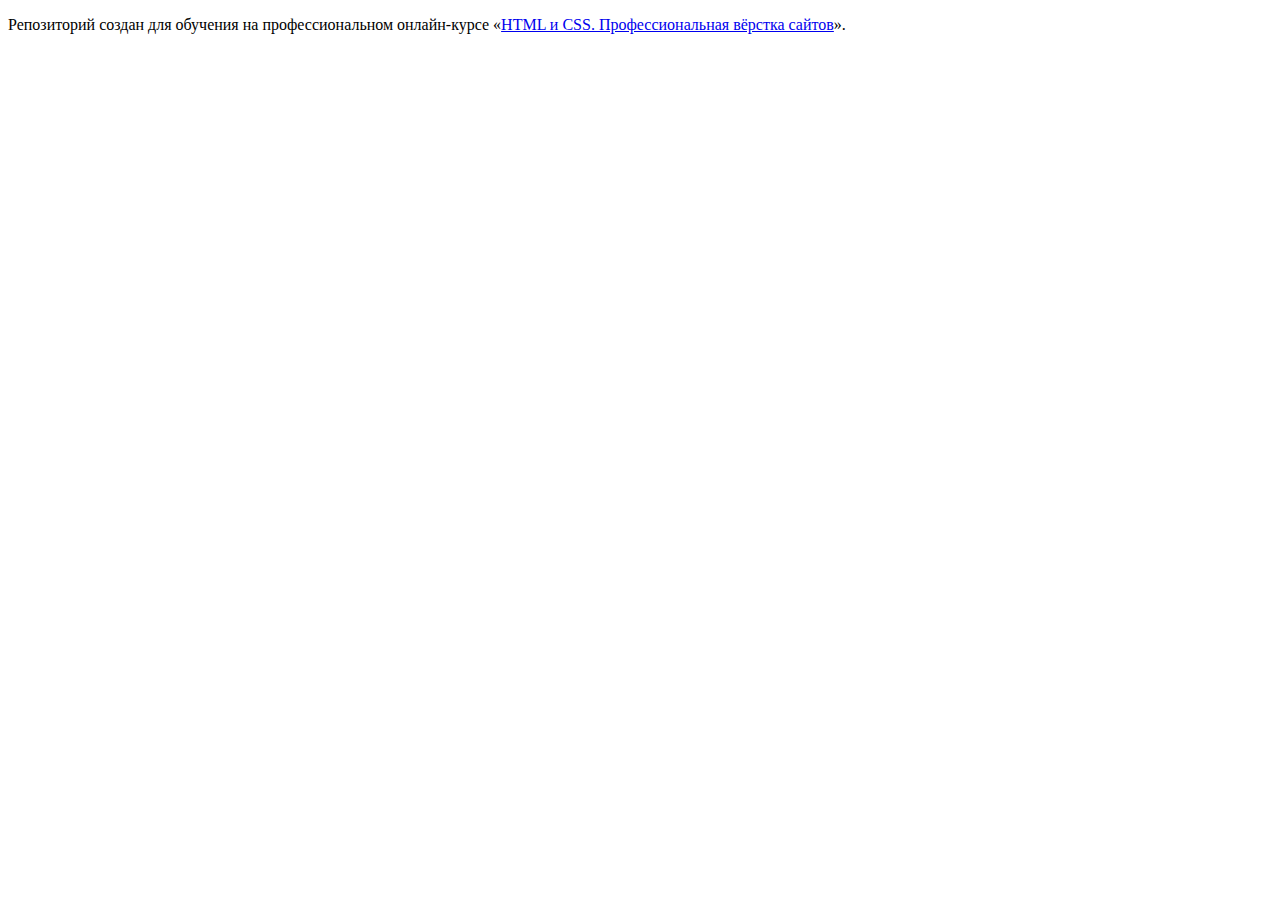
==== 1/index.html @ f64dca6a ":heavy_check_mark: Сборка #1" ====
<!DOCTYPE html>
<html lang="ru">
  <head>
    <meta charset="utf-8">
    <title>HTML Academy: Седона</title>
    <base href="https://htmlacademy-htmlcss.github.io/2250645-sedona-36/1/">
</head>
  <body>

    <p>Репозиторий создан для обучения на профессиональном онлайн‑курсе «<a href="https://htmlacademy.ru/intensive/htmlcss">HTML и CSS. Профессиональная вёрстка сайтов</a>».</p>

  </body>
</html>
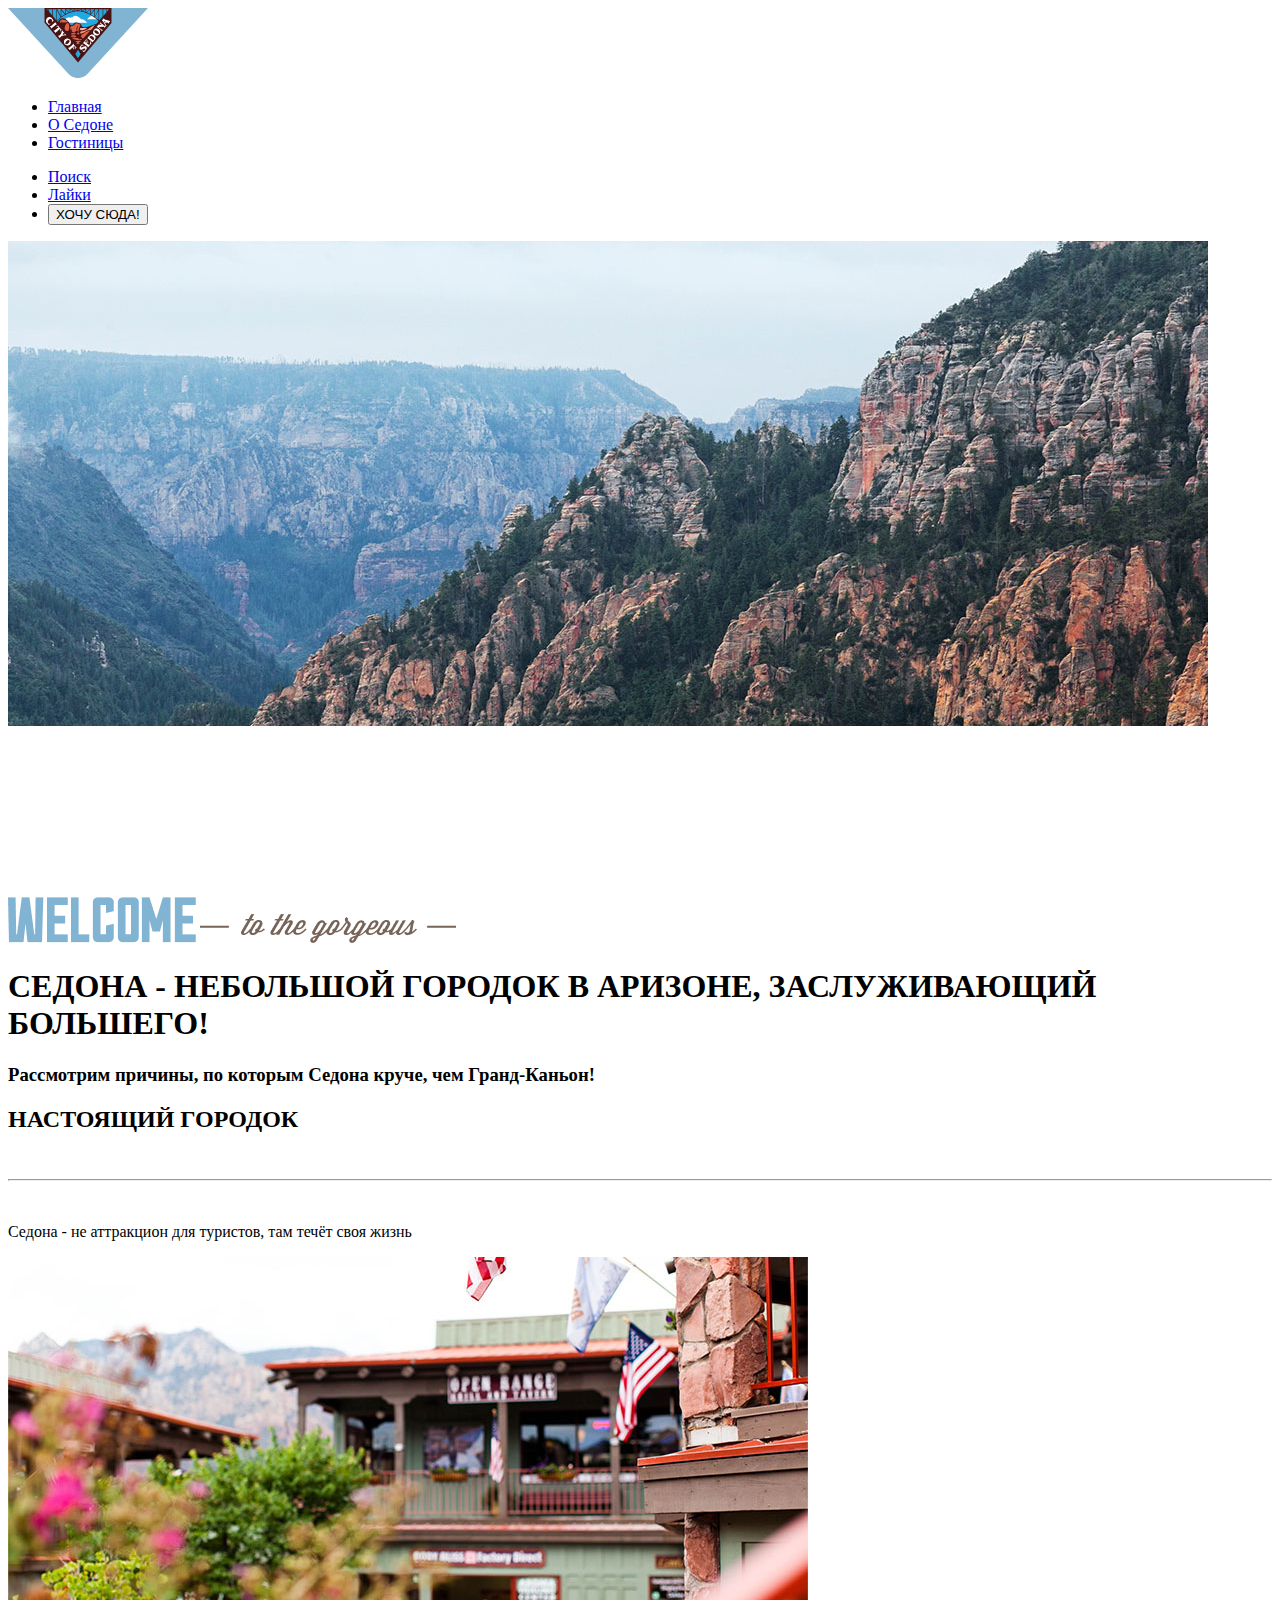
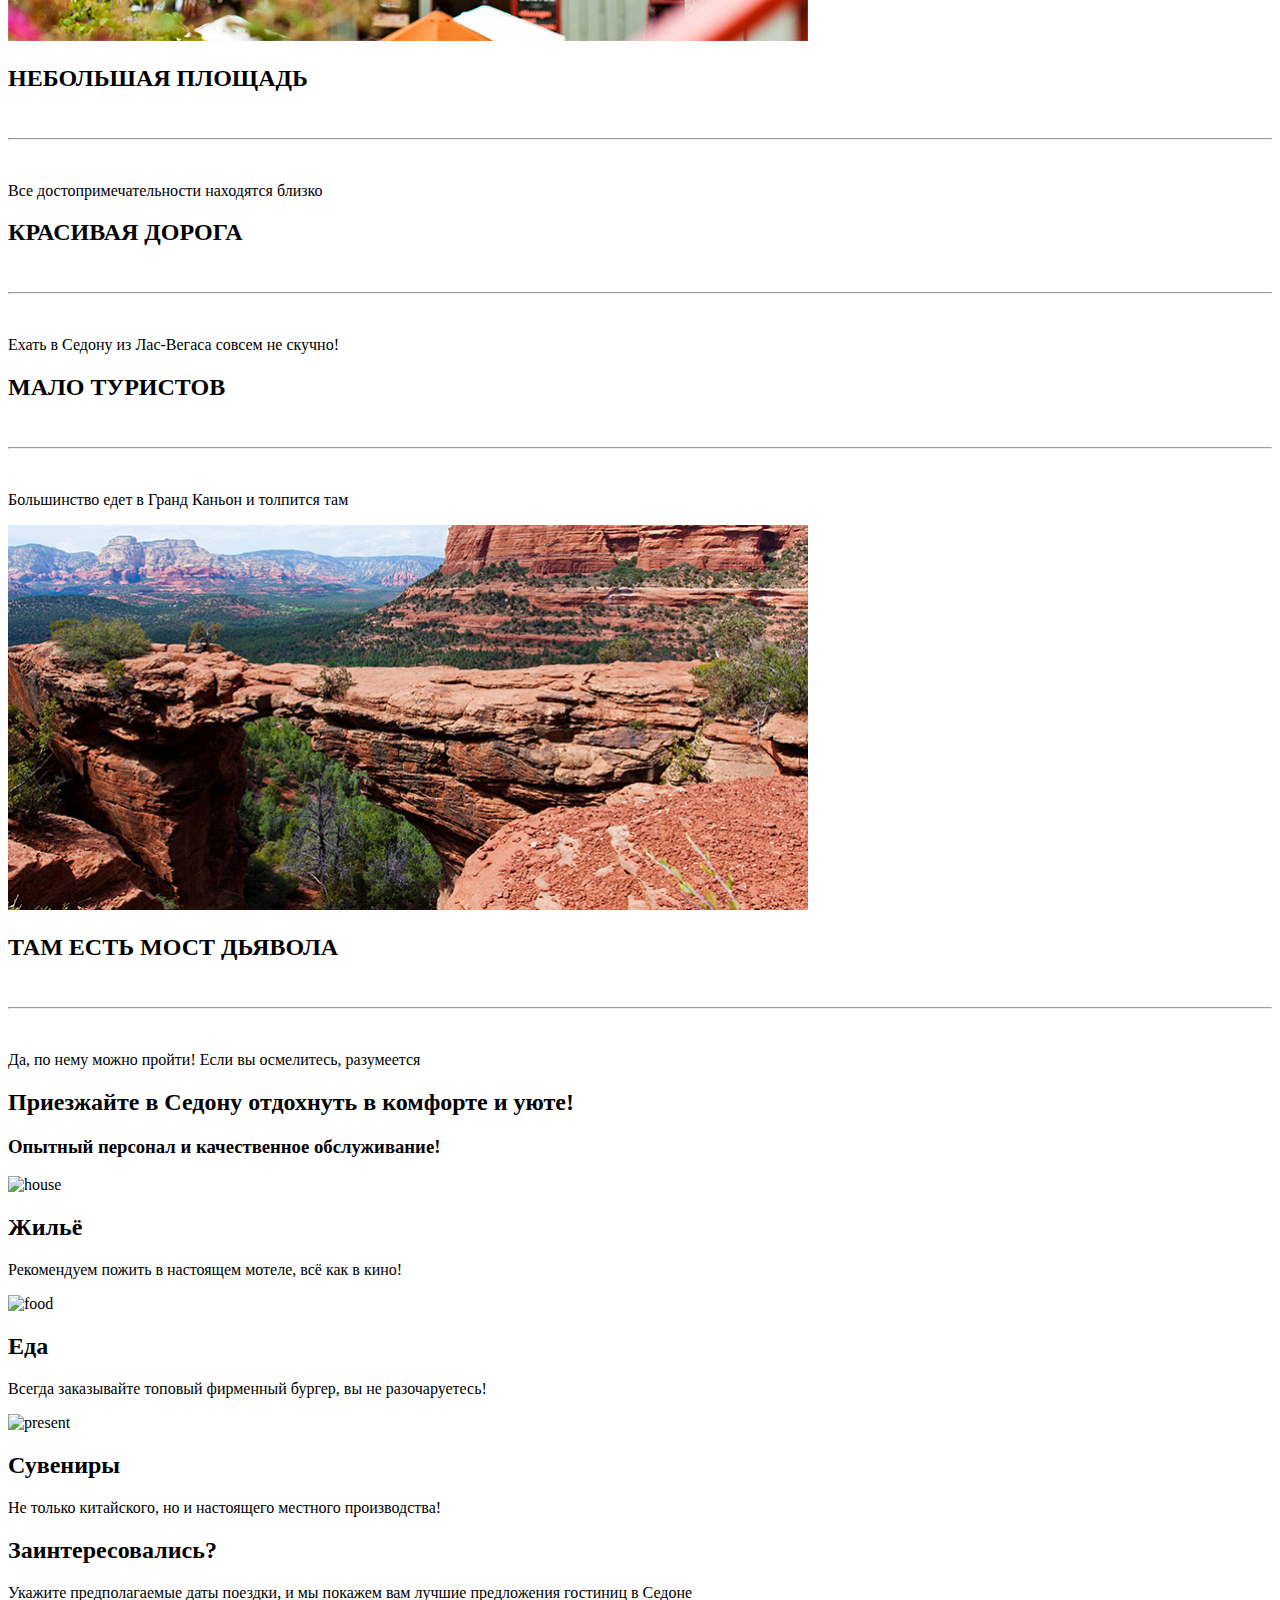
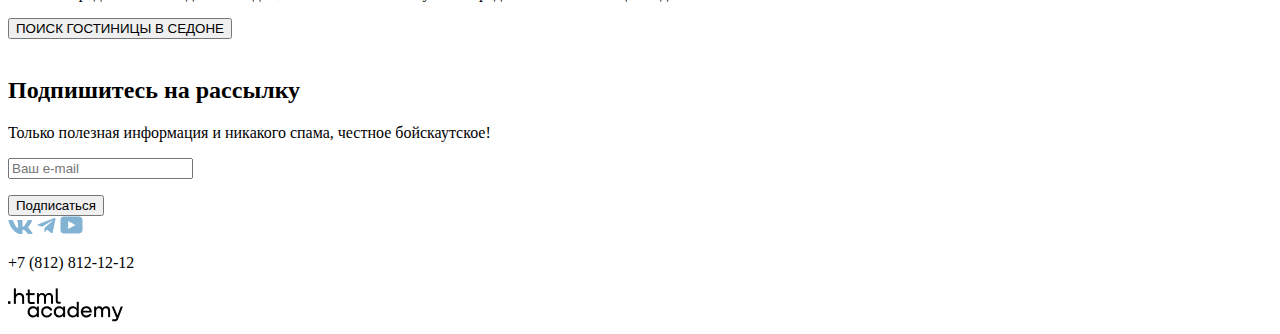
==== commit ebb1e50d: ":heavy_check_mark: Сборка #1" ====
--- a/1/index.html
+++ b/1/index.html
@@ -1,13 +1,153 @@
 <!DOCTYPE html>
 <html lang="ru">
   <head>
-    <meta charset="utf-8">
+    <meta charset="utf-8" />
     <title>HTML Academy: Седона</title>
     <base href="https://htmlacademy-htmlcss.github.io/2250645-sedona-36/1/">
 </head>
   <body>
-
-    <p>Репозиторий создан для обучения на профессиональном онлайн‑курсе «<a href="https://htmlacademy.ru/intensive/htmlcss">HTML и CSS. Профессиональная вёрстка сайтов</a>».</p>
-
+    <header class="page-header">
+      <nav class="navigation">
+        <img src="img/logo.svg" alt="logo" class="navigation-logo" />
+        <ul class="navigation-list">
+          <li class="navigation-item">
+            <a class="navigation-link" href="main.html">Главная</a>
+          </li>
+          <li class="navigation-item">
+            <a class="navigation-link" href="about.html">О Седоне</a>
+          </li>
+          <li class="navigation-item">
+            <a class="navigation-link" href="hotels.html">Гостиницы</a>
+          </li>
+        </ul>
+        <ul class="navigation-list navigation-user">
+          <li class="navigation-item">
+            <a class="navigation-link" href="#">
+              <span class="visually-hidden">Поиск</span>
+            </a>
+          </li>
+          <li class="navigation-item">
+            <a class="navigation-link" href="#">
+              <span class="visually-hidden">Лайки</span>
+            </a>
+          </li>
+          <li class="navigation-item">
+            <button class="navigation-button">ХОЧУ СЮДА!</button>
+          </li>
+        </ul>
+      </nav>
+    </header>
+    <main class="main-index">
+      <section class="main-page">
+        <img
+          src="img/index-background.jpg"
+          alt="picture of sedona"
+          class="mountains"
+        />
+        <img src="img/welcome.png" alt="welcome" class="welcome" />
+        <img
+          src="img/to the gorgeous.png"
+          alt="to the gorgeous"
+          class="gorgeous"
+        />
+        <img src="img/sedona.png" alt="sedona" class="sedona" />
+        <h1>СЕДОНА - НЕБОЛЬШОЙ ГОРОДОК В АРИЗОНЕ, ЗАСЛУЖИВАЮЩИЙ БОЛЬШЕГО!</h1>
+        <h3>Рассмотрим причины, по которым Седона круче, чем Гранд-Каньон!</h3>
+      </section>
+      <section class="cards-page">
+        <div class="card">
+          <h2>НАСТОЯЩИЙ ГОРОДОК</h2>
+          <br />
+          <hr class="line" />
+          <br />
+          <p>Седона - не аттракцион для туристов, там течёт своя жизнь</p>
+        </div>
+        <img src="img/photo-1.jpg" alt="" />
+        <div class="card">
+          <h2>НЕБОЛЬШАЯ ПЛОЩАДЬ</h2>
+          <br />
+          <hr class="line" />
+          <br />
+          <p>Все достопримечательности находятся близко</p>
+        </div>
+        <div class="card">
+          <h2>КРАСИВАЯ ДОРОГА</h2>
+          <br />
+          <hr class="line" />
+          <br />
+          <p>Ехать в Седону из Лас-Вегаса совсем не скучно!</p>
+        </div>
+        <div class="card">
+          <h2>МАЛО ТУРИСТОВ</h2>
+          <br />
+          <hr class="line" />
+          <br />
+          <p>Большинство едет в Гранд Каньон и толпится там</p>
+        </div>
+        <img src="img/photo-2.jpg" alt="" />
+        <div class="card">
+          <h2>ТАМ ЕСТЬ МОСТ ДЬЯВОЛА</h2>
+          <br />
+          <hr class="line" />
+          <br />
+          <p>Да, по нему можно пройти! Если вы осмелитесь, разумеется</p>
+        </div>
+      </section>
+      <section class="section-icons">
+        <h2>Приезжайте в Седону отдохнуть в комфорте и уюте!</h2>
+        <h3>Опытный персонал и качественное обслуживание!</h3>
+        <div class="card-icon">
+          <img src="/icons/Vector.svg" alt="house" />
+          <h2>Жильё</h2>
+          <p>Рекомендуем пожить в настоящем мотеле, всё как в кино!</p>
+        </div>
+        <div class="card-icon">
+          <img src="/icons/food.svg" alt="food" />
+          <h2>Еда</h2>
+          <p>
+            Всегда заказывайте топовый фирменный бургер, вы не разочаруетесь!
+          </p>
+        </div>
+        <div class="card-icon">
+          <img src="/icons/present.svg" alt="present" />
+          <h2>Сувениры</h2>
+          <p>Не только китайского, но и настоящего местного производства!</p>
+        </div>
+        <h2>Заинтересовались?</h2>
+        <p>
+          Укажите предполагаемые даты поездки, и мы покажем вам лучшие
+          предложения гостиниц в Седоне
+        </p>
+        <button class="button-card-icon">ПОИСК ГОСТИНИЦЫ В СЕДОНЕ</button>
+      </section>
+      <section class="subscribe">
+        <img src="#" alt="" class="subscribe-picture" />
+        <h2>Подпишитесь на рассылку</h2>
+        <p>
+          Только полезная информация и никакого спама, честное бойскаутское!
+        </p>
+        <form class="subscribe-form" action="#" method="post">
+          <p>
+            <label class="form-label" for="subscribe-email"></label>
+            <input
+              type="text"
+              name="subscribe-email"
+              id="subscribe-email"
+              placeholder="Ваш e-mail"
+            />
+          </p>
+          <button class="subscribe-button" type="submit">Подписаться</button>
+        </form>
+      </section>
+      <footer>
+        <section class="footer">
+          <img src="icons/VK.svg" alt="VK" />
+          <img src="icons/telegram.svg" alt="telegram" />
+          <img src="icons/youtube.svg" alt="youtube" />
+          <p>+7 (812) 812-12-12</p>
+          <img src="img/logo_htmlacademy.png" alt="logo_htmlacademy" />
+        </section>
+      </footer>
+    </main>
   </body>
 </html>
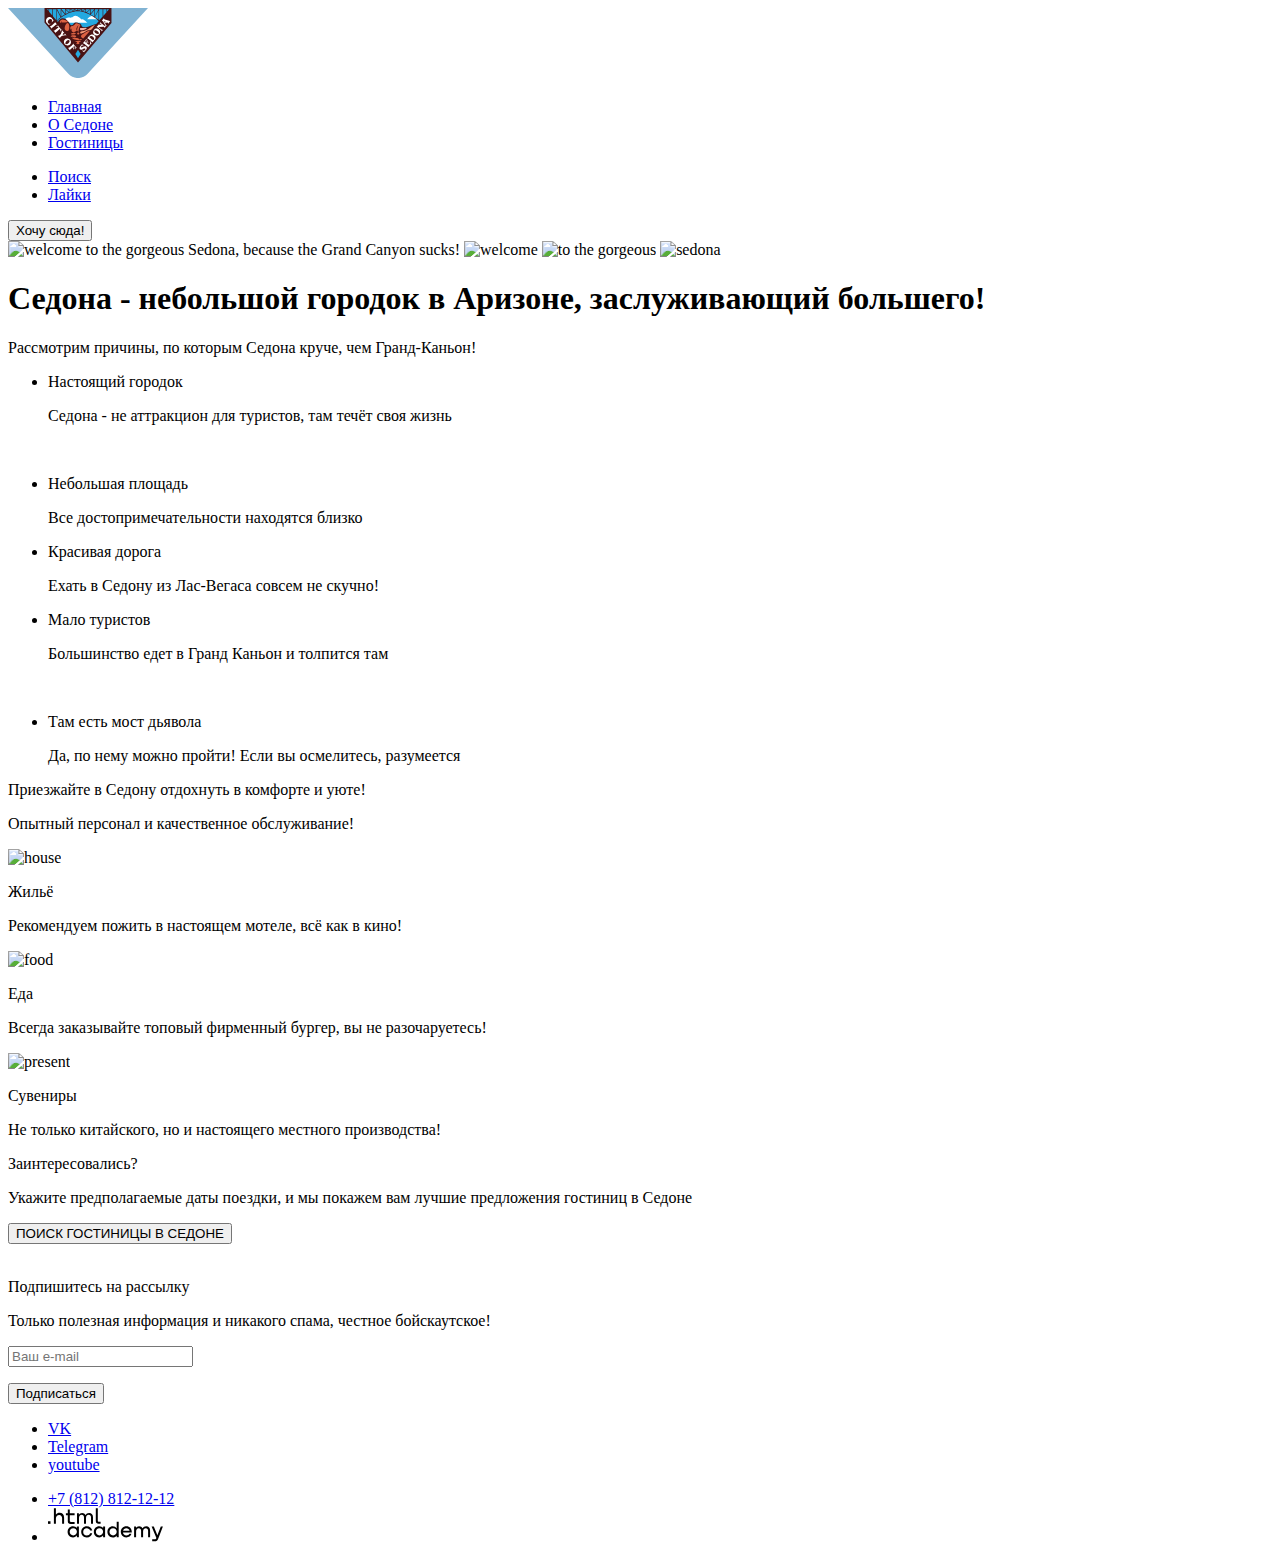
==== commit 5d921239: ":heavy_check_mark: Сборка #1" ====
--- a/1/index.html
+++ b/1/index.html
@@ -8,7 +8,11 @@
   <body>
     <header class="page-header">
       <nav class="navigation">
-        <img src="img/logo.svg" alt="logo" class="navigation-logo" />
+        <img
+          src="images/logo.svg"
+          alt="logo of Sedona city."
+          class="navigation-logo"
+        />
         <ul class="navigation-list">
           <li class="navigation-item">
             <a class="navigation-link" href="main.html">Главная</a>
@@ -31,89 +35,75 @@
               <span class="visually-hidden">Лайки</span>
             </a>
           </li>
-          <li class="navigation-item">
-            <button class="navigation-button">ХОЧУ СЮДА!</button>
-          </li>
         </ul>
       </nav>
+      <button class="navigation-button">Хочу сюда!</button>
     </header>
     <main class="main-index">
       <section class="main-page">
         <img
-          src="img/index-background.jpg"
-          alt="picture of sedona"
+          src="#"
+          alt="welcome to the gorgeous Sedona, because the Grand Canyon sucks!"
           class="mountains"
         />
-        <img src="img/welcome.png" alt="welcome" class="welcome" />
-        <img
-          src="img/to the gorgeous.png"
-          alt="to the gorgeous"
-          class="gorgeous"
-        />
-        <img src="img/sedona.png" alt="sedona" class="sedona" />
-        <h1>СЕДОНА - НЕБОЛЬШОЙ ГОРОДОК В АРИЗОНЕ, ЗАСЛУЖИВАЮЩИЙ БОЛЬШЕГО!</h1>
-        <h3>Рассмотрим причины, по которым Седона круче, чем Гранд-Каньон!</h3>
+        <img src="#" alt="welcome" class="welcome" />
+        <img src="#" alt="to the gorgeous" class="gorgeous" />
+        <img src="#" alt="sedona" class="sedona" />
+        <h1 class="visually-hidden">
+          Седона - небольшой городок в Аризоне, заслуживающий большего!
+        </h1>
+        <p>Рассмотрим причины, по которым Седона круче, чем Гранд-Каньон!</p>
       </section>
-      <section class="cards-page">
-        <div class="card">
-          <h2>НАСТОЯЩИЙ ГОРОДОК</h2>
-          <br />
-          <hr class="line" />
-          <br />
+      <ul class="cards-page">
+        <li class="card">
+          <p>Настоящий городок</p>
+
           <p>Седона - не аттракцион для туристов, там течёт своя жизнь</p>
-        </div>
-        <img src="img/photo-1.jpg" alt="" />
-        <div class="card">
-          <h2>НЕБОЛЬШАЯ ПЛОЩАДЬ</h2>
-          <br />
-          <hr class="line" />
-          <br />
+        </li>
+        <img src="#" alt="" />
+        <li class="card">
+          <p>Небольшая площадь</p>
+
           <p>Все достопримечательности находятся близко</p>
-        </div>
-        <div class="card">
-          <h2>КРАСИВАЯ ДОРОГА</h2>
-          <br />
-          <hr class="line" />
-          <br />
+        </li>
+        <li class="card">
+          <p>Красивая дорога</p>
+
           <p>Ехать в Седону из Лас-Вегаса совсем не скучно!</p>
-        </div>
-        <div class="card">
-          <h2>МАЛО ТУРИСТОВ</h2>
-          <br />
-          <hr class="line" />
-          <br />
+        </li>
+        <li class="card">
+          <p>Мало туристов</p>
+
           <p>Большинство едет в Гранд Каньон и толпится там</p>
-        </div>
-        <img src="img/photo-2.jpg" alt="" />
-        <div class="card">
-          <h2>ТАМ ЕСТЬ МОСТ ДЬЯВОЛА</h2>
-          <br />
-          <hr class="line" />
-          <br />
+        </li>
+        <img src="#" alt="" />
+        <li class="card">
+          <p>Там есть мост дьявола</p>
+
           <p>Да, по нему можно пройти! Если вы осмелитесь, разумеется</p>
-        </div>
-      </section>
+        </li>
+      </ul>
       <section class="section-icons">
-        <h2>Приезжайте в Седону отдохнуть в комфорте и уюте!</h2>
-        <h3>Опытный персонал и качественное обслуживание!</h3>
+        <p>Приезжайте в Седону отдохнуть в комфорте и уюте!</p>
+        <p>Опытный персонал и качественное обслуживание!</p>
         <div class="card-icon">
-          <img src="/icons/Vector.svg" alt="house" />
-          <h2>Жильё</h2>
+          <img src="#" alt="house" />
+          <p>Жильё</p>
           <p>Рекомендуем пожить в настоящем мотеле, всё как в кино!</p>
         </div>
         <div class="card-icon">
-          <img src="/icons/food.svg" alt="food" />
-          <h2>Еда</h2>
+          <img src="#" alt="food" />
+          <p>Еда</p>
           <p>
             Всегда заказывайте топовый фирменный бургер, вы не разочаруетесь!
           </p>
         </div>
         <div class="card-icon">
-          <img src="/icons/present.svg" alt="present" />
-          <h2>Сувениры</h2>
+          <img src="#" alt="present" />
+          <p>Сувениры</p>
           <p>Не только китайского, но и настоящего местного производства!</p>
         </div>
-        <h2>Заинтересовались?</h2>
+        <p>Заинтересовались?</p>
         <p>
           Укажите предполагаемые даты поездки, и мы покажем вам лучшие
           предложения гостиниц в Седоне
@@ -122,7 +112,7 @@
       </section>
       <section class="subscribe">
         <img src="#" alt="" class="subscribe-picture" />
-        <h2>Подпишитесь на рассылку</h2>
+        <p>Подпишитесь на рассылку</p>
         <p>
           Только полезная информация и никакого спама, честное бойскаутское!
         </p>
@@ -139,14 +129,38 @@
           <button class="subscribe-button" type="submit">Подписаться</button>
         </form>
       </section>
-      <footer>
-        <section class="footer">
-          <img src="icons/VK.svg" alt="VK" />
-          <img src="icons/telegram.svg" alt="telegram" />
-          <img src="icons/youtube.svg" alt="youtube" />
-          <p>+7 (812) 812-12-12</p>
-          <img src="img/logo_htmlacademy.png" alt="logo_htmlacademy" />
-        </section>
+      <footer class="footer">
+        <div class="footer-social">
+          <ul class="footer-social__list">
+            <li class="footer-social-item">
+              <a href="#" class="button">
+                <span class="visually-hidden">VK</span>
+              </a>
+            </li>
+            <li class="footer-social-item">
+              <a href="#" class="button">
+                <span class="visually-hidden">Telegram</span>
+              </a>
+            </li>
+            <li class="footer-social-item">
+              <a href="#" class="button">
+                <span class="visually-hidden">youtube</span>
+              </a>
+            </li>
+          </ul>
+        </div>
+        <div class="footer-phone">
+          <ul class="footer-phone__list">
+            <li>
+              <a href="tel:7812812121">+7 (812) 812-12-12</a>
+            </li>
+            <li>
+              <a href="#">
+                <img src="images/HTML Academy.svg" alt="logo_htmlacademy." />
+              </a>
+            </li>
+          </ul>
+        </div>
       </footer>
     </main>
   </body>
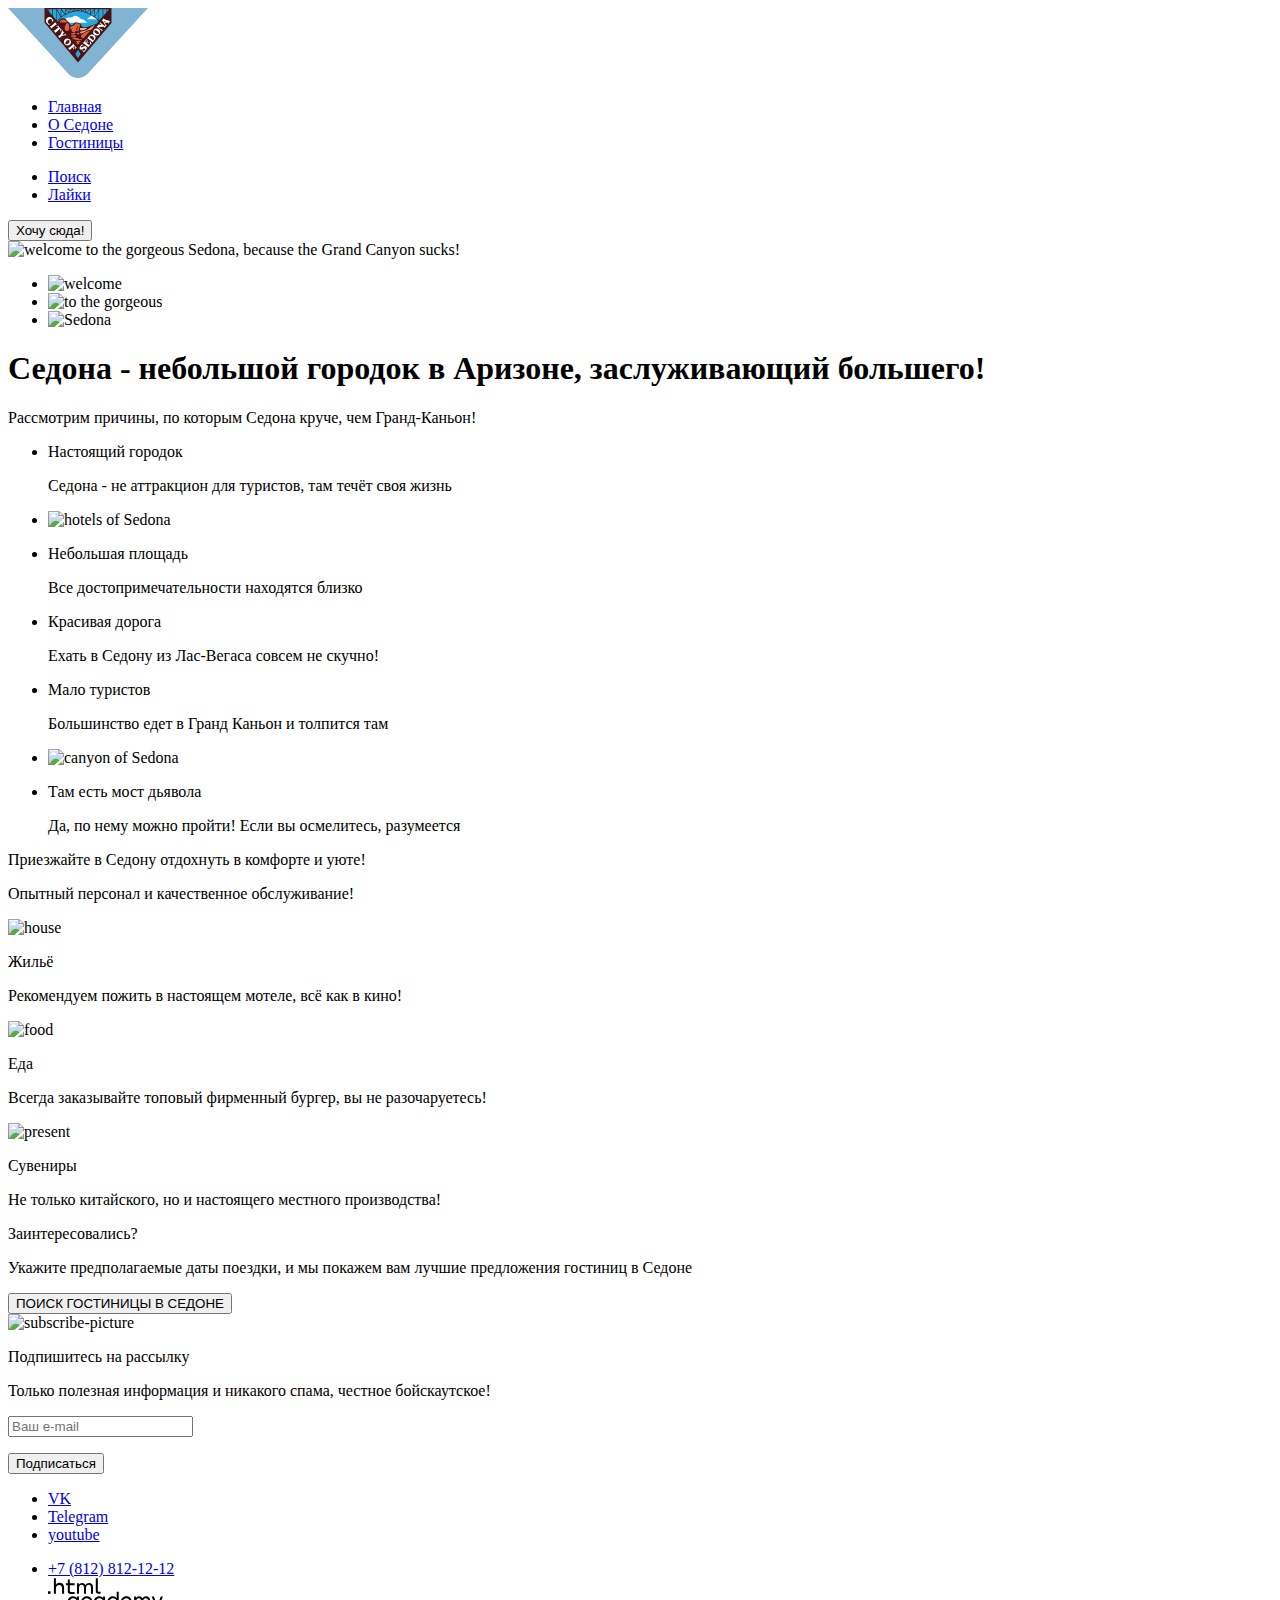
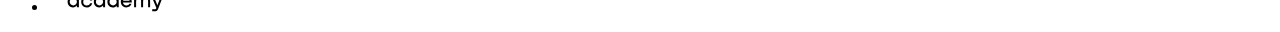
==== commit 201fd50a: ":heavy_check_mark: Сборка #1" ====
--- a/1/index.html
+++ b/1/index.html
@@ -9,7 +9,7 @@
     <header class="page-header">
       <nav class="navigation">
         <img
-          src="images/logo.svg"
+          src="images/logo.svg" width="140" height="70"
           alt="logo of Sedona city."
           class="navigation-logo"
         />
@@ -42,13 +42,15 @@
     <main class="main-index">
       <section class="main-page">
         <img
-          src="#"
+          src="/images/index-background.png" width="1200" height="485"
           alt="welcome to the gorgeous Sedona, because the Grand Canyon sucks!"
           class="mountains"
         />
-        <img src="#" alt="welcome" class="welcome" />
-        <img src="#" alt="to the gorgeous" class="gorgeous" />
-        <img src="#" alt="sedona" class="sedona" />
+        <ul class="list__inscription">
+          <li class="inscription"><img src="/images/welcome.png" alt="welcome" /></li>
+          <li class="inscription"><img src="/images/to the gorgeous.png" alt="to the gorgeous" /></li>
+          <li class="inscription"><img src="/images/sedona.png" alt="Sedona" /></li>
+        </ul>
         <h1 class="visually-hidden">
           Седона - небольшой городок в Аризоне, заслуживающий большего!
         </h1>
@@ -60,7 +62,7 @@
 
           <p>Седона - не аттракцион для туристов, там течёт своя жизнь</p>
         </li>
-        <img src="#" alt="" />
+        <li><img src="/images/hotels.png" width="800" height="385" alt="hotels of Sedona" /></li>
         <li class="card">
           <p>Небольшая площадь</p>
 
@@ -76,7 +78,7 @@
 
           <p>Большинство едет в Гранд Каньон и толпится там</p>
         </li>
-        <img src="#" alt="" />
+        <li><img src="/images/canyon.png" width="800" height="385" alt="canyon of Sedona" /></li>
         <li class="card">
           <p>Там есть мост дьявола</p>
 
@@ -111,7 +113,7 @@
         <button class="button-card-icon">ПОИСК ГОСТИНИЦЫ В СЕДОНЕ</button>
       </section>
       <section class="subscribe">
-        <img src="#" alt="" class="subscribe-picture" />
+        <img src="/images/background_canyon.png" width="1200" height="415" alt="subscribe-picture" class="subscribe-picture" />
         <p>Подпишитесь на рассылку</p>
         <p>
           Только полезная информация и никакого спама, честное бойскаутское!
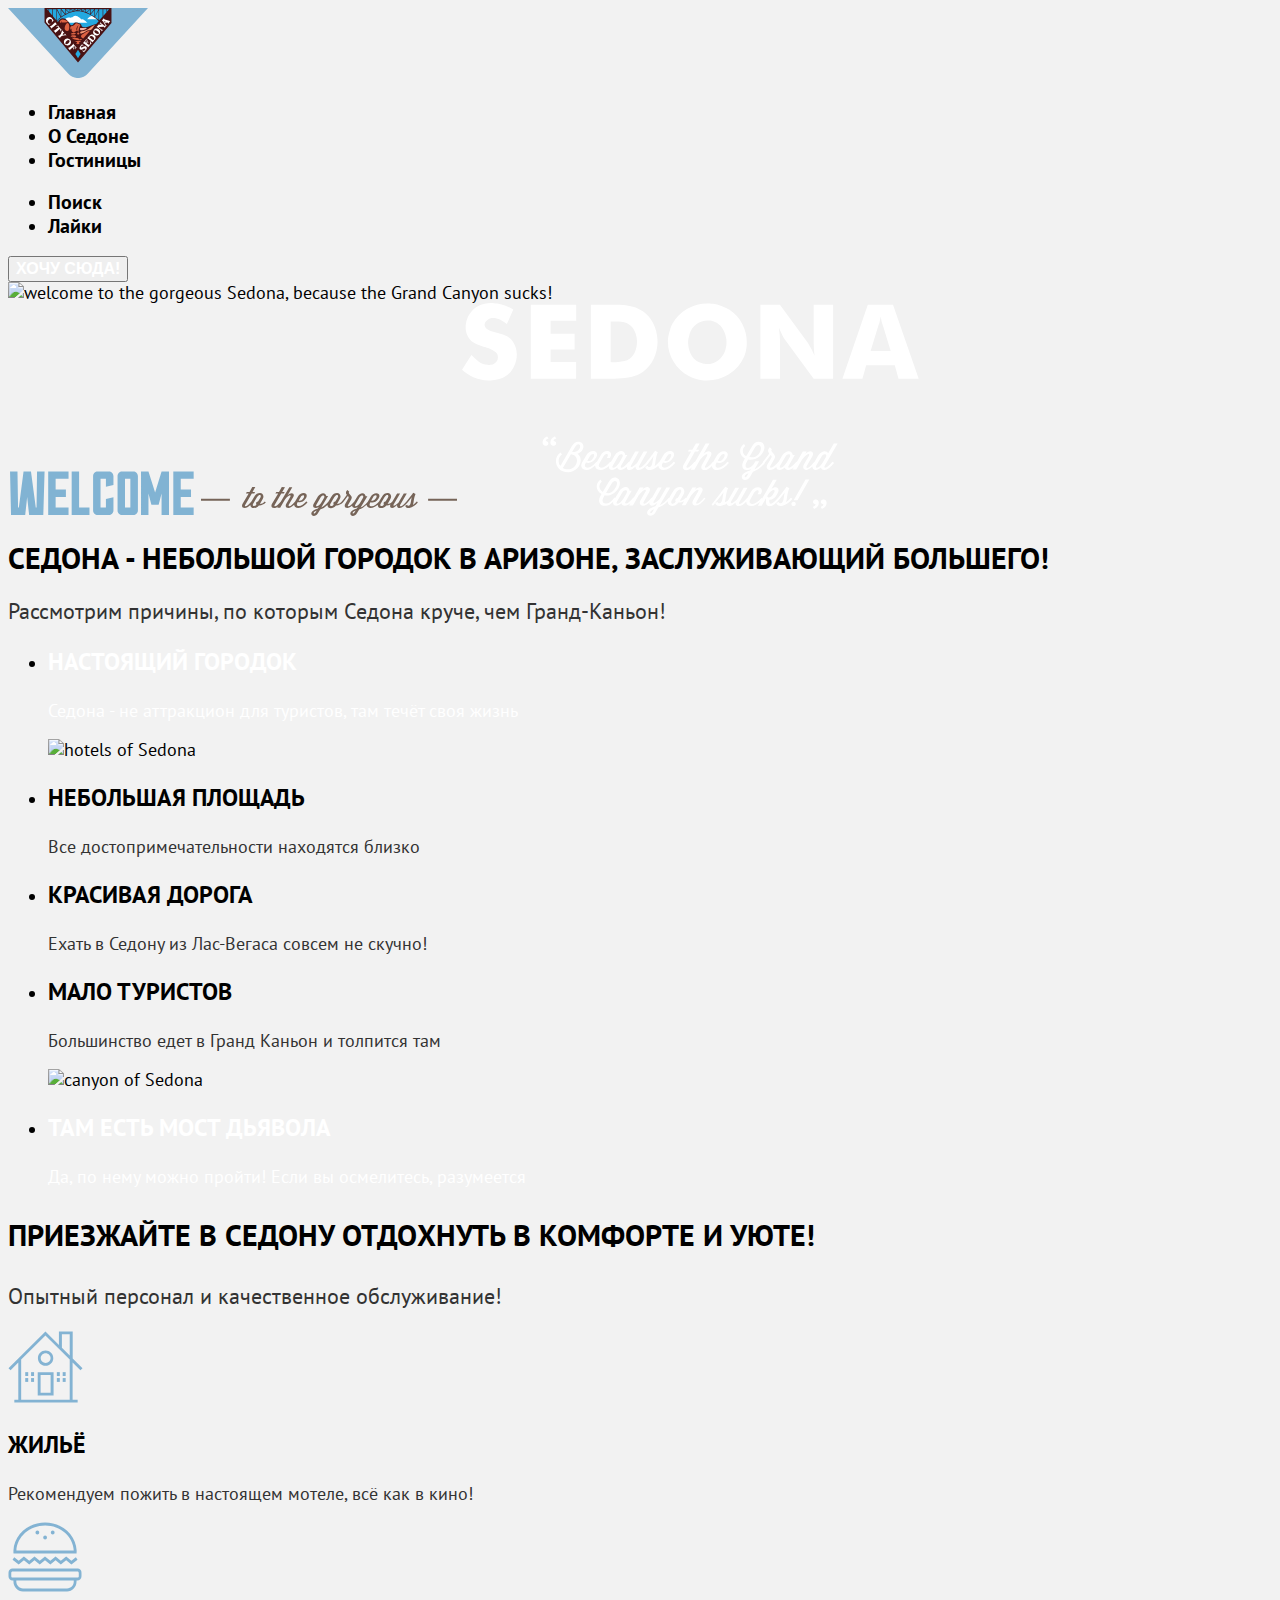
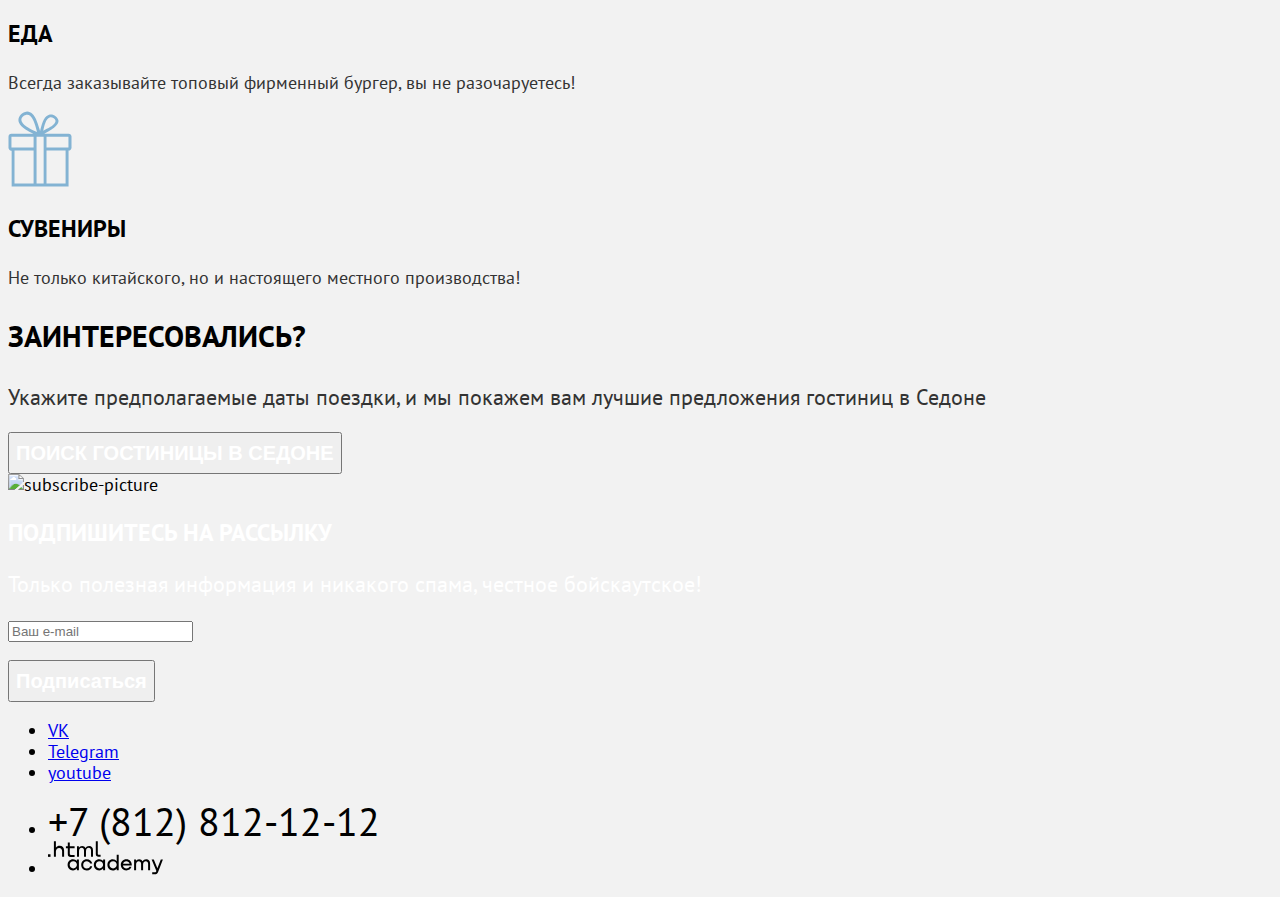
==== commit 006b7b63: ":heavy_check_mark: Сборка #1" ====
--- a/1/index.html
+++ b/1/index.html
@@ -3,132 +3,158 @@
   <head>
     <meta charset="utf-8" />
     <title>HTML Academy: Седона</title>
+    <link rel="stylesheet" href="styles/styles.css" />
     <base href="https://htmlacademy-htmlcss.github.io/2250645-sedona-36/1/">
 </head>
   <body>
     <header class="page-header">
       <nav class="navigation">
         <img
-          src="images/logo.svg" width="140" height="70"
+          src="images/logo.svg"
+          width="140"
+          height="70"
           alt="logo of Sedona city."
           class="navigation-logo"
         />
         <ul class="navigation-list">
           <li class="navigation-item">
-            <a class="navigation-link" href="main.html">Главная</a>
+            <a class="navigation__link" href="main.html">Главная</a>
           </li>
           <li class="navigation-item">
-            <a class="navigation-link" href="about.html">О Седоне</a>
+            <a class="navigation__link" href="about.html">О Седоне</a>
           </li>
           <li class="navigation-item">
-            <a class="navigation-link" href="hotels.html">Гостиницы</a>
+            <a class="navigation__link" href="hotels.html">Гостиницы</a>
           </li>
         </ul>
         <ul class="navigation-list navigation-user">
           <li class="navigation-item">
-            <a class="navigation-link" href="#">
+            <a class="navigation__link" href="#">
               <span class="visually-hidden">Поиск</span>
             </a>
           </li>
           <li class="navigation-item">
-            <a class="navigation-link" href="#">
+            <a class="navigation__link" href="#">
               <span class="visually-hidden">Лайки</span>
             </a>
           </li>
         </ul>
       </nav>
-      <button class="navigation-button">Хочу сюда!</button>
+      <button class="navigation__button">Хочу сюда!</button>
     </header>
     <main class="main-index">
       <section class="main-page">
         <img
-          src="/images/index-background.png" width="1200" height="485"
+          src="/images/index-background.png"
+          width="1200"
+          height="485"
           alt="welcome to the gorgeous Sedona, because the Grand Canyon sucks!"
           class="mountains"
         />
-        <ul class="list__inscription">
-          <li class="inscription"><img src="/images/welcome.png" alt="welcome" /></li>
-          <li class="inscription"><img src="/images/to the gorgeous.png" alt="to the gorgeous" /></li>
-          <li class="inscription"><img src="/images/sedona.png" alt="Sedona" /></li>
-        </ul>
-        <h1 class="visually-hidden">
+        <div class="inscription">
+          <img src="images/welcome.svg" width="188" height="45" alt="welcome" />
+          <img src="/images/to-the-gorgeous.svg" width="256" height="29" alt="to the gorgeous" />
+          <img src="/images/sedona.svg" width="457" height="213" alt="Sedona" />
+        </div>
+        <h1 class="heading
+        ">
           Седона - небольшой городок в Аризоне, заслуживающий большего!
         </h1>
-        <p>Рассмотрим причины, по которым Седона круче, чем Гранд-Каньон!</p>
+        <p class="paragraph__black">Рассмотрим причины, по которым Седона круче, чем Гранд-Каньон!</p>
       </section>
       <ul class="cards-page">
         <li class="card">
-          <p>Настоящий городок</p>
+          <p class="headings__white">Настоящий городок</p>
 
-          <p>Седона - не аттракцион для туристов, там течёт своя жизнь</p>
+          <p class="text__white">Седона - не аттракцион для туристов, там течёт своя жизнь</p>
         </li>
-        <li><img src="/images/hotels.png" width="800" height="385" alt="hotels of Sedona" /></li>
+
+          <img
+            src="/images/hotels.png"
+            width="800"
+            height="385"
+            alt="hotels of Sedona"
+          />
+
         <li class="card">
-          <p>Небольшая площадь</p>
+          <p class="headings">Небольшая площадь</p>
 
-          <p>Все достопримечательности находятся близко</p>
+          <p class="text__black">Все достопримечательности находятся близко</p>
         </li>
         <li class="card">
-          <p>Красивая дорога</p>
+          <p class="headings">Красивая дорога</p>
 
-          <p>Ехать в Седону из Лас-Вегаса совсем не скучно!</p>
+          <p class="text__black">Ехать в Седону из Лас-Вегаса совсем не скучно!</p>
         </li>
         <li class="card">
-          <p>Мало туристов</p>
+          <p class="headings">Мало туристов</p>
 
-          <p>Большинство едет в Гранд Каньон и толпится там</p>
+          <p class="text__black">Большинство едет в Гранд Каньон и толпится там</p>
         </li>
-        <li><img src="/images/canyon.png" width="800" height="385" alt="canyon of Sedona" /></li>
+
+          <img
+            src="/images/canyon.png"
+            width="800"
+            height="385"
+            alt="canyon of Sedona"
+          />
+
         <li class="card">
-          <p>Там есть мост дьявола</p>
+          <p class="headings__white">Там есть мост дьявола</p>
 
-          <p>Да, по нему можно пройти! Если вы осмелитесь, разумеется</p>
+          <p class="text__white">Да, по нему можно пройти! Если вы осмелитесь, разумеется</p>
         </li>
       </ul>
       <section class="section-icons">
-        <p>Приезжайте в Седону отдохнуть в комфорте и уюте!</p>
-        <p>Опытный персонал и качественное обслуживание!</p>
+        <p class="heading">Приезжайте в Седону отдохнуть в комфорте и уюте!</p>
+        <p class="paragraph__black">Опытный персонал и качественное обслуживание!</p>
         <div class="card-icon">
-          <img src="#" alt="house" />
-          <p>Жильё</p>
-          <p>Рекомендуем пожить в настоящем мотеле, всё как в кино!</p>
+          <img src="images/house.svg" width="75" height="72" alt="house" />
+          <p class="headings">Жильё</p>
+          <p class="text__black">Рекомендуем пожить в настоящем мотеле, всё как в кино!</p>
         </div>
         <div class="card-icon">
-          <img src="#" alt="food" />
-          <p>Еда</p>
-          <p>
+          <img src="images/food.svg" width="74" height="70" alt="food" />
+          <p class="headings">Еда</p>
+          <p class="text__black">
             Всегда заказывайте топовый фирменный бургер, вы не разочаруетесь!
           </p>
         </div>
         <div class="card-icon">
-          <img src="#" alt="present" />
-          <p>Сувениры</p>
-          <p>Не только китайского, но и настоящего местного производства!</p>
+          <img src="images/present.svg" width="64" height="76" alt="present" />
+          <p class="headings">Сувениры</p>
+          <p class="text__black">Не только китайского, но и настоящего местного производства!</p>
         </div>
-        <p>Заинтересовались?</p>
-        <p>
+        <p class="heading">Заинтересовались?</p>
+        <p class="paragraph__black">
           Укажите предполагаемые даты поездки, и мы покажем вам лучшие
           предложения гостиниц в Седоне
         </p>
-        <button class="button-card-icon">ПОИСК ГОСТИНИЦЫ В СЕДОНЕ</button>
+        <button class="button-card-icon">поиск гостиницы в Седоне</button>
       </section>
       <section class="subscribe">
-        <img src="/images/background_canyon.png" width="1200" height="415" alt="subscribe-picture" class="subscribe-picture" />
-        <p>Подпишитесь на рассылку</p>
-        <p>
+        <img
+          src="/images/background_canyon.png"
+          width="1200"
+          height="415"
+          alt="subscribe-picture"
+          class="subscribe-picture"
+        />
+        <p class="subscribe__heading">Подпишитесь на рассылку</p>
+        <p class="paragraph__white">
           Только полезная информация и никакого спама, честное бойскаутское!
         </p>
         <form class="subscribe-form" action="#" method="post">
           <p>
-            <label class="form-label" for="subscribe-email"></label>
+            <label class="form-label" for="subscribe-email">
             <input
               type="text"
               name="subscribe-email"
               id="subscribe-email"
-              placeholder="Ваш e-mail"
-            />
+              placeholder="Ваш e-mail"/>
+            </label>
           </p>
-          <button class="subscribe-button" type="submit">Подписаться</button>
+          <button class="subscribe__button" type="submit">Подписаться</button>
         </form>
       </section>
       <footer class="footer">
@@ -151,18 +177,18 @@
             </li>
           </ul>
         </div>
-        <div class="footer-phone">
-          <ul class="footer-phone__list">
+
+          <ul class="footer-connection">
             <li>
-              <a href="tel:7812812121">+7 (812) 812-12-12</a>
+              <a class="footer__phone" href="tel:7812812121">+7 (812) 812-12-12</a>
             </li>
             <li>
               <a href="#">
-                <img src="images/HTML Academy.svg" alt="logo_htmlacademy." />
+                <img src="images/html- academy.svg" alt="logo_htmlacademy." />
               </a>
             </li>
           </ul>
-        </div>
+
       </footer>
     </main>
   </body>
--- a/1/styles/styles.css
+++ b/1/styles/styles.css
@@ -0,0 +1,101 @@
+@font-face {
+  font-family: "PT Sans";
+  src: url("../fonts/ptsans-400.woff2") format(woff2);
+  font-weight: 400;
+  font-style: normal;
+  font-display: swap;
+}
+@font-face {
+  font-family: "PT Sans";
+  src: url("../fonts/ptsans-700.woff2") format(woff2);
+  font-weight: 700;
+  font-style: bold;
+  font-display: swap;
+}
+
+body {
+  font-family: "PT Sans";
+  font-weight: 400;
+  font-size: 18px;
+  line-height: 21px;
+  color: #000000;
+  background-color: #F2F2F2;
+}
+.navigation__link {
+  font-weight: 700;
+  font-size: 20px;
+  line-height: 24px;
+  text-transform: capitalize;
+  text-decoration: none;
+  color: #000000;
+}
+.navigation__button {
+  font-weight: 700;
+  font-size: 16px;
+  line-height: 20px;
+  text-transform: uppercase;
+  color: #ffffff;
+}
+.paragraph__black {
+  font-size: 22px;
+  line-height: 26px;
+  color: #333333;
+}
+.paragraph__white {
+  font-size: 22px;
+  line-height: 26px;
+  color: #ffffff;
+}
+
+.heading {
+  font-weight: 700;
+  font-size: 30px;
+  line-height: 36px;
+  text-transform: uppercase;
+}
+.headings {
+  font-weight: 700;
+  font-size: 24px;
+  line-height: 28px;
+  text-transform: uppercase;
+}
+.headings__white {
+  font-weight: 700;
+  font-size: 24px;
+  line-height: 28px;
+  text-transform: uppercase;
+  color: #ffffff;
+}
+.text__white {
+  color: #ffffff;
+}
+.text__black {
+  color: #333333;
+}
+.button-card-icon {
+  font-weight: 700;
+  font-size: 20px;
+  line-height: 36px;
+  text-transform: uppercase;
+  color: #ffffff;
+}
+.subscribe__button {
+  font-weight: 700;
+  font-size: 20px;
+  line-height: 36px;
+  color: #ffffff;
+}
+.subscribe__heading {
+  font-weight: 700;
+  font-size: 24px;
+  line-height: 28px;
+  text-transform: uppercase;
+  color: #ffffff;
+}
+.footer__phone {
+  font-size: 40px;
+  line-height: 40px;
+  text-decoration: none;
+  text-transform: uppercase;
+  color: #000000;
+}
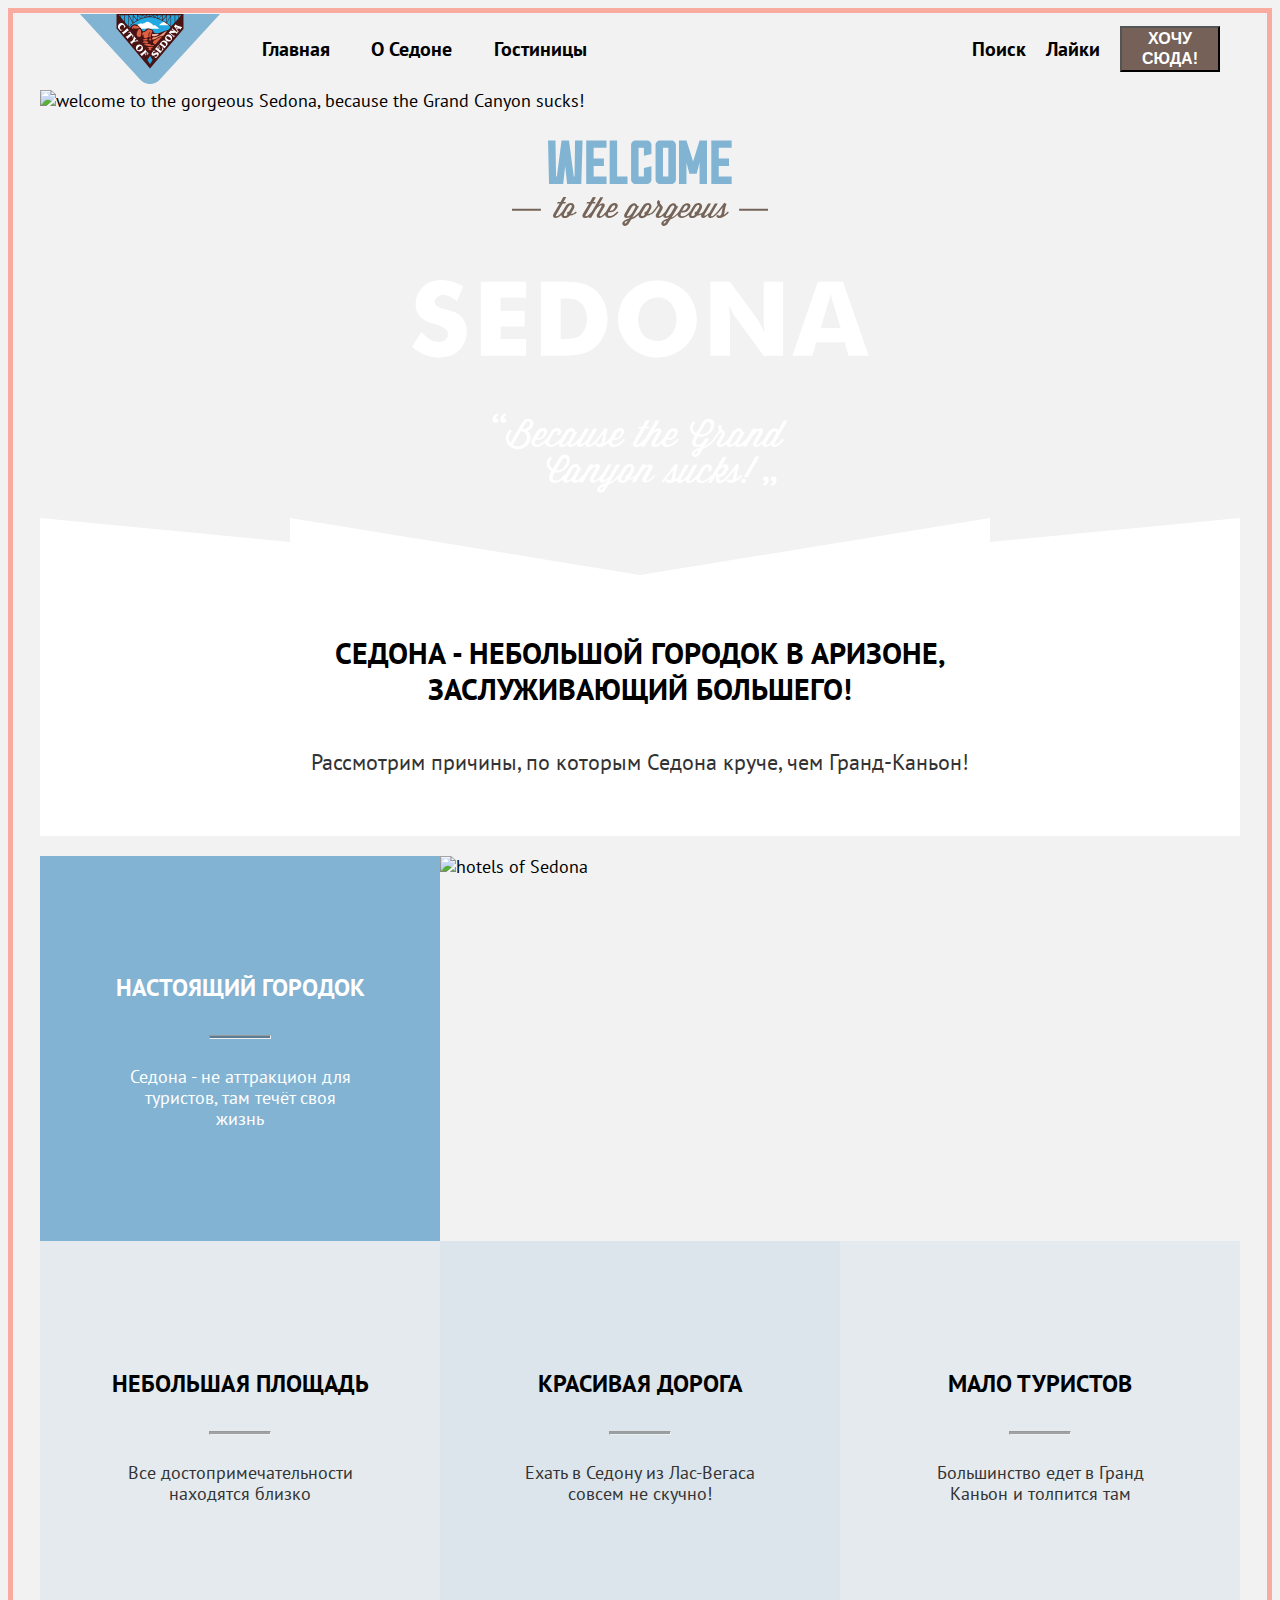
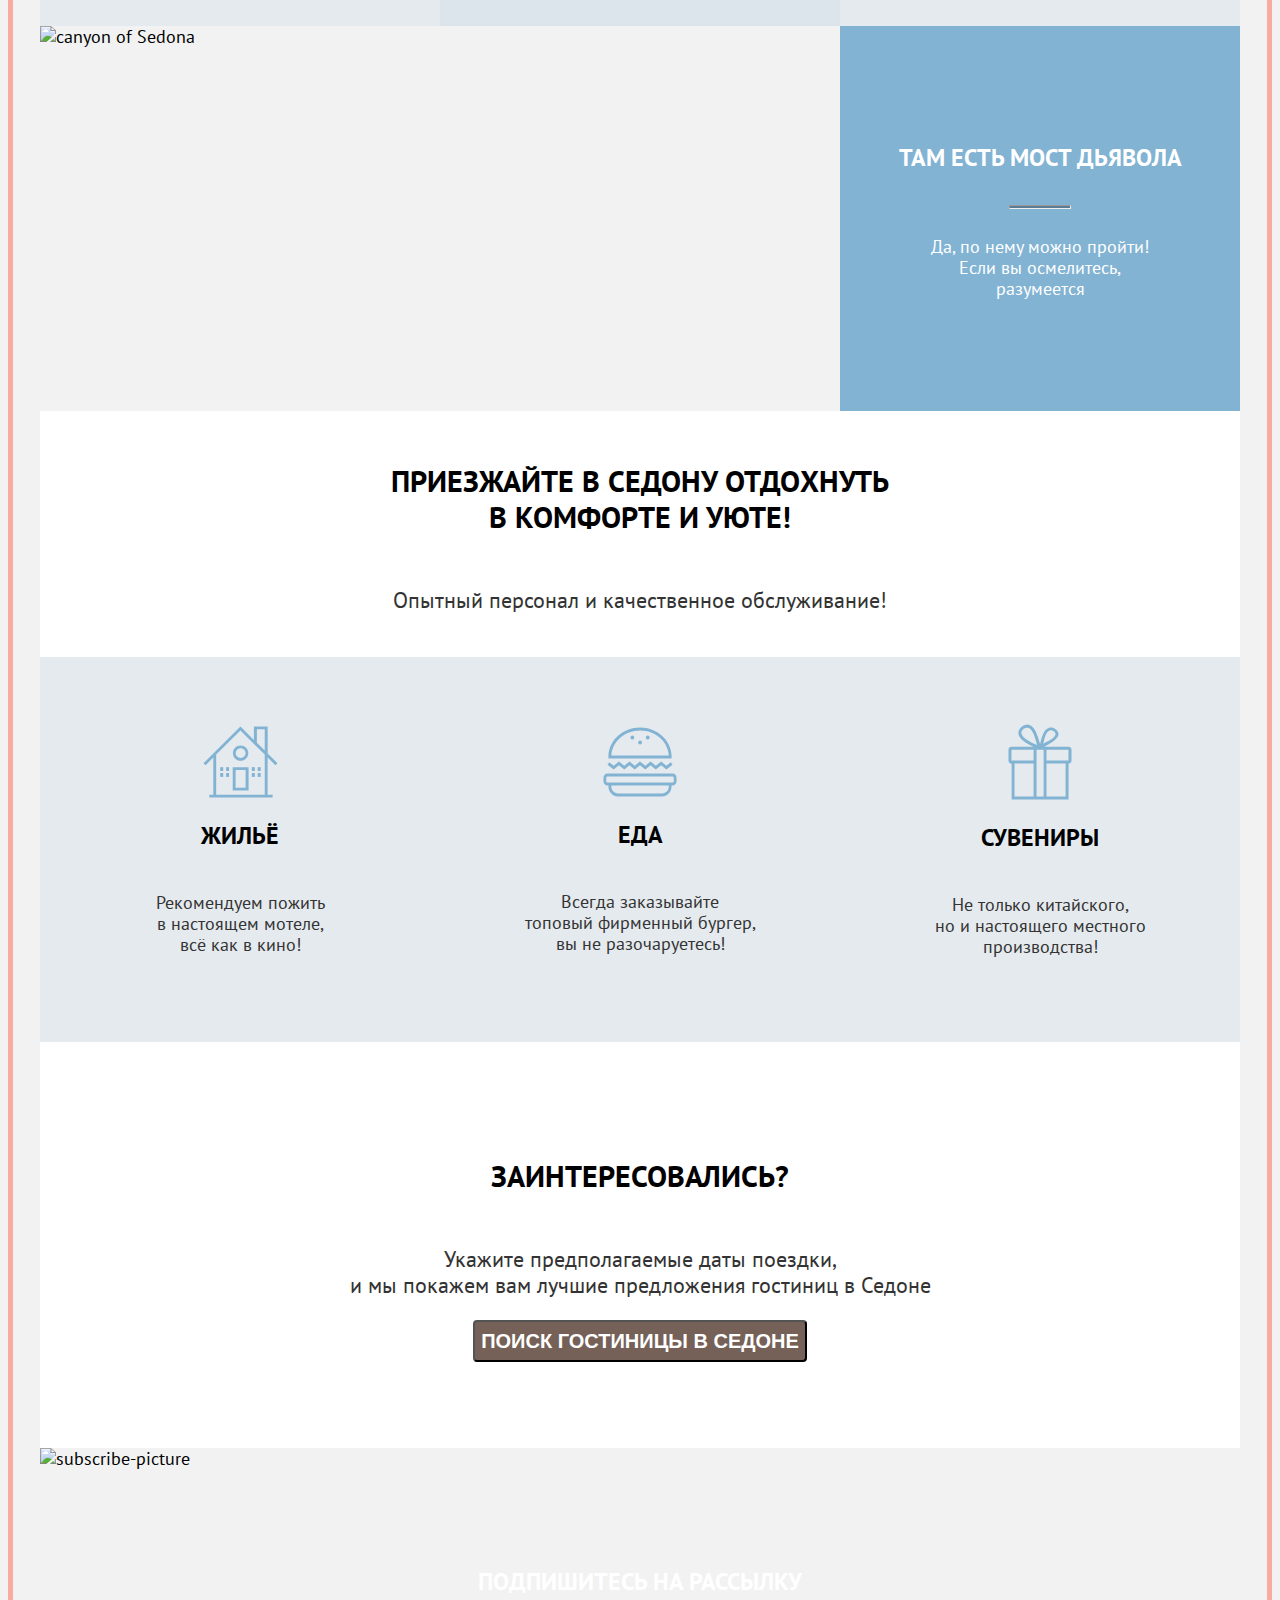
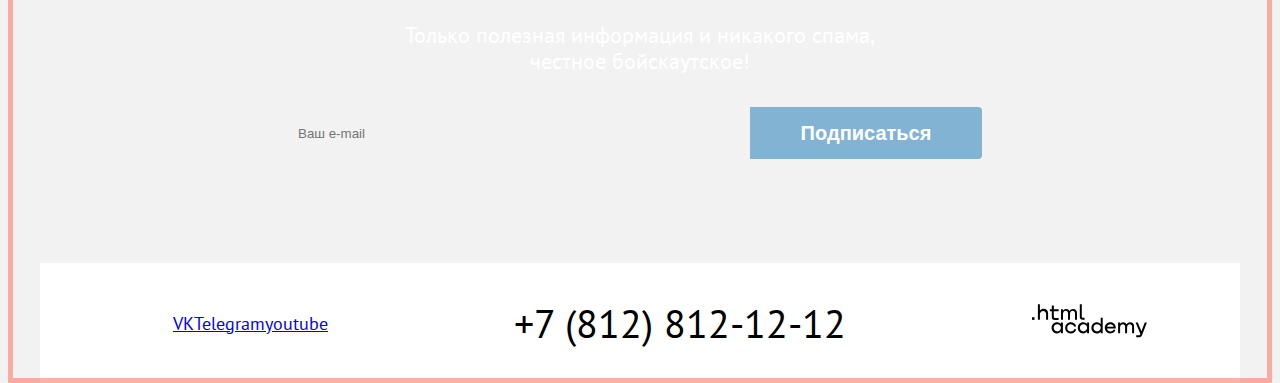
==== commit 466620d9: ":heavy_check_mark: Сборка #1" ====
--- a/1/index.html
+++ b/1/index.html
@@ -7,159 +7,168 @@
     <base href="https://htmlacademy-htmlcss.github.io/2250645-sedona-36/1/">
 </head>
   <body>
-    <header class="page-header">
-      <nav class="navigation">
-        <img
-          src="images/logo.svg"
-          width="140"
-          height="70"
-          alt="logo of Sedona city."
-          class="navigation-logo"
-        />
-        <ul class="navigation-list">
-          <li class="navigation-item">
-            <a class="navigation__link" href="main.html">Главная</a>
-          </li>
-          <li class="navigation-item">
-            <a class="navigation__link" href="about.html">О Седоне</a>
-          </li>
-          <li class="navigation-item">
-            <a class="navigation__link" href="hotels.html">Гостиницы</a>
-          </li>
-        </ul>
-        <ul class="navigation-list navigation-user">
-          <li class="navigation-item">
-            <a class="navigation__link" href="#">
-              <span class="visually-hidden">Поиск</span>
-            </a>
-          </li>
-          <li class="navigation-item">
-            <a class="navigation__link" href="#">
-              <span class="visually-hidden">Лайки</span>
-            </a>
-          </li>
-        </ul>
-      </nav>
-      <button class="navigation__button">Хочу сюда!</button>
-    </header>
-    <main class="main-index">
-      <section class="main-page">
-        <img
-          src="/images/index-background.png"
-          width="1200"
-          height="485"
-          alt="welcome to the gorgeous Sedona, because the Grand Canyon sucks!"
-          class="mountains"
-        />
-        <div class="inscription">
-          <img src="images/welcome.svg" width="188" height="45" alt="welcome" />
-          <img src="/images/to-the-gorgeous.svg" width="256" height="29" alt="to the gorgeous" />
-          <img src="/images/sedona.svg" width="457" height="213" alt="Sedona" />
+    <div class="site-container">
+      <header class="page-header">
+        <nav class="navigation">
+          <ul class="navigation-list">
+            <img src="images/logo.svg" width="140" height="70" alt="logo of Sedona city" class="navigation-logo"/>
+            <li class="navigation-item">
+              <a class="navigation-link" href="main.html">Главная</a>
+            </li>
+            <li class="navigation-item">
+              <a class="navigation-link" href="about.html">О Седоне</a>
+            </li>
+            <li class="navigation-item">
+              <a class="navigation-link" href="hotels.html">Гостиницы</a>
+            </li>
+          </ul>
+          <ul class="navigation-user">
+            <li class="navigation-item-user">
+              <a class="navigation-link" href="#">
+                <span class="visually-hidden">Поиск</span>
+              </a>
+            </li>
+            <li class="navigation-item-user">
+              <a class="navigation-link" href="#">
+                <span class="visually-hidden">Лайки</span>
+              </a>
+            </li>
+            <li class="navigation-item-user">
+              <button class="navigation-button">Хочу сюда!</button>
+            </li>
+          </ul>
+        </nav>
+      </header>
+      <main class="main-index">
+        <div class="page-container">
+          <section class="main-page">
+            <div class="main-picture">
+              <img
+              src="/images/index-background.png"
+              width="1200"
+              height="485"
+              alt="welcome to the gorgeous Sedona, because the Grand Canyon sucks!"
+              class="mountains"/>
+            <div class="inscription">
+              <img class="welcome" src="images/welcome.svg" width="188" height="45" alt="welcome" />
+              <img class="gorgeous" src="/images/to-the-gorgeous.svg" width="256" height="29" alt="to the gorgeous" />
+              <img class="inscription-sedona" src="/images/sedona.svg" width="457" height="213" alt="Sedona" />
+              <img class="divider" src="images/divider.svg" width="1200" height="57" alt="divider">
+            </div>
+            </div>
+            <div class="text-wrapper">
+              <h1 class="heading">
+                Седона - небольшой городок в Аризоне, <br> заслуживающий большего!
+              </h1>
+              <p class="paragraph-black">Рассмотрим причины, по которым Седона круче, чем Гранд-Каньон!</p>
+            </div>
+          </section>
+          <section class="cards-page">
+              <div class="card-plus-picture">
+                <div class="card">
+                  <p class="card-headings">Настоящий городок</p>
+                  <hr class="line">
+                  <p class="card-text">Седона - не аттракцион для <br> туристов, там течёт своя <br> жизнь</p>
+                </div>
+                  <img class="card-picture"
+                    src="/images/hotels.png"
+                    width="800"
+                    height="385"
+                    alt="hotels of Sedona"
+                  />
+              </div>
+              <div class="card-card-card">
+                <div class=" card card-block">
+                  <p class="headings">Небольшая площадь</p>
+                  <hr class="line">
+                  <p class="text-black">Все достопримечательности <br> находятся близко</p>
+                </div>
+                <div class="card card-block-middle">
+                  <p class="headings">Красивая дорога</p>
+                  <hr class="line">
+                  <p class="text-black">Ехать в Седону из Лас-Вегаса <br> совсем не скучно!</p>
+                </div>
+                <div class="card card-block">
+                  <p class="headings">Мало туристов</p>
+                  <hr class="line">
+                  <p class="text-black">Большинство едет в Гранд <br> Каньон и толпится там</p>
+                </div>
+              </div>
+                <div class="picture-card">
+                  <img class="card-picture"
+                  src="/images/canyon.png"
+                  width="800"
+                  height="385"
+                  alt="canyon of Sedona"/>
+              <div class="card">
+                <p class="card-headings">Там есть мост дьявола</p>
+                <hr class="line">
+                <p class="card-text">Да, по нему можно пройти! <br> Если вы осмелитесь, <br> разумеется</p>
+              </div>
+                </div>
+          </section>
+          <section class="section-icons">
+            <div class="welcome-wrapper">
+              <p class="heading">Приезжайте в Седону отдохнуть <br> в комфорте и уюте!</p>
+            <p class="paragraph-black">Опытный персонал и качественное обслуживание!</p>
+            </div>
+            <div class="card-icon-wrapper">
+              <div class="card-icon">
+                <img src="images/house.svg" width="75" height="72" alt="house" />
+                <p class="headings">Жильё</p>
+                <p class="text-black">Рекомендуем пожить <br> в настоящем мотеле, <br> всё как в кино!</p>
+              </div>
+              <div class="card-icon">
+                <img src="images/food.svg" width="74" height="70" alt="food" />
+                <p class="headings">Еда</p>
+                <p class="text-black">
+                  Всегда заказывайте <br> топовый фирменный бургер, <br> вы не разочаруетесь!
+                </p>
+              </div>
+              <div class="card-icon">
+                <img src="images/present.svg" width="64" height="76" alt="present" />
+                <p class="headings">Сувениры</p>
+                <p class="text-black">Не только китайского, <br> но и настоящего местного <br> производства!</p>
+              </div>
+            </div>
+            <div class="search-hotel-wrapper">
+              <p class="heading">Заинтересовались?</p>
+            <p class="paragraph-black">
+              Укажите предполагаемые даты поездки, <br> и мы покажем вам лучшие
+              предложения гостиниц в Седоне
+            </p>
+            <button class="button-card-icon">поиск гостиницы в Седоне</button>
+            </div>
+          </section>
+          <section class="subscribe">
+            <img
+              src="/images/background_canyon.png"
+              width="1200"
+              height="415"
+              alt="subscribe-picture"
+              class="subscribe-picture"/>
+            <p class="subscribe-heading">Подпишитесь на рассылку</p>
+            <p class="subscribe-paragraph">
+              Только полезная информация и никакого спама, <br> честное бойскаутское!
+            </p>
+            <form class="subscribe-form" action="#" method="post">
+              <p class="subscribe-form-paragraph">
+                <label class="form-label" for="subscribe-email">
+                <input
+                  type="text"
+                  name="subscribe-email"
+                  id="subscribe-email"
+                  placeholder="Ваш e-mail"/>
+                </label>
+              </p>
+              <button class="subscribe-button" type="submit">Подписаться</button>
+            </form>
+          </section>
         </div>
-        <h1 class="heading
-        ">
-          Седона - небольшой городок в Аризоне, заслуживающий большего!
-        </h1>
-        <p class="paragraph__black">Рассмотрим причины, по которым Седона круче, чем Гранд-Каньон!</p>
-      </section>
-      <ul class="cards-page">
-        <li class="card">
-          <p class="headings__white">Настоящий городок</p>
-
-          <p class="text__white">Седона - не аттракцион для туристов, там течёт своя жизнь</p>
-        </li>
-
-          <img
-            src="/images/hotels.png"
-            width="800"
-            height="385"
-            alt="hotels of Sedona"
-          />
-
-        <li class="card">
-          <p class="headings">Небольшая площадь</p>
-
-          <p class="text__black">Все достопримечательности находятся близко</p>
-        </li>
-        <li class="card">
-          <p class="headings">Красивая дорога</p>
-
-          <p class="text__black">Ехать в Седону из Лас-Вегаса совсем не скучно!</p>
-        </li>
-        <li class="card">
-          <p class="headings">Мало туристов</p>
-
-          <p class="text__black">Большинство едет в Гранд Каньон и толпится там</p>
-        </li>
-
-          <img
-            src="/images/canyon.png"
-            width="800"
-            height="385"
-            alt="canyon of Sedona"
-          />
-
-        <li class="card">
-          <p class="headings__white">Там есть мост дьявола</p>
-
-          <p class="text__white">Да, по нему можно пройти! Если вы осмелитесь, разумеется</p>
-        </li>
-      </ul>
-      <section class="section-icons">
-        <p class="heading">Приезжайте в Седону отдохнуть в комфорте и уюте!</p>
-        <p class="paragraph__black">Опытный персонал и качественное обслуживание!</p>
-        <div class="card-icon">
-          <img src="images/house.svg" width="75" height="72" alt="house" />
-          <p class="headings">Жильё</p>
-          <p class="text__black">Рекомендуем пожить в настоящем мотеле, всё как в кино!</p>
-        </div>
-        <div class="card-icon">
-          <img src="images/food.svg" width="74" height="70" alt="food" />
-          <p class="headings">Еда</p>
-          <p class="text__black">
-            Всегда заказывайте топовый фирменный бургер, вы не разочаруетесь!
-          </p>
-        </div>
-        <div class="card-icon">
-          <img src="images/present.svg" width="64" height="76" alt="present" />
-          <p class="headings">Сувениры</p>
-          <p class="text__black">Не только китайского, но и настоящего местного производства!</p>
-        </div>
-        <p class="heading">Заинтересовались?</p>
-        <p class="paragraph__black">
-          Укажите предполагаемые даты поездки, и мы покажем вам лучшие
-          предложения гостиниц в Седоне
-        </p>
-        <button class="button-card-icon">поиск гостиницы в Седоне</button>
-      </section>
-      <section class="subscribe">
-        <img
-          src="/images/background_canyon.png"
-          width="1200"
-          height="415"
-          alt="subscribe-picture"
-          class="subscribe-picture"
-        />
-        <p class="subscribe__heading">Подпишитесь на рассылку</p>
-        <p class="paragraph__white">
-          Только полезная информация и никакого спама, честное бойскаутское!
-        </p>
-        <form class="subscribe-form" action="#" method="post">
-          <p>
-            <label class="form-label" for="subscribe-email">
-            <input
-              type="text"
-              name="subscribe-email"
-              id="subscribe-email"
-              placeholder="Ваш e-mail"/>
-            </label>
-          </p>
-          <button class="subscribe__button" type="submit">Подписаться</button>
-        </form>
-      </section>
+      </main>
       <footer class="footer">
         <div class="footer-social">
-          <ul class="footer-social__list">
+          <ul class="footer-social-list">
             <li class="footer-social-item">
               <a href="#" class="button">
                 <span class="visually-hidden">VK</span>
@@ -177,19 +186,11 @@
             </li>
           </ul>
         </div>
-
-          <ul class="footer-connection">
-            <li>
-              <a class="footer__phone" href="tel:7812812121">+7 (812) 812-12-12</a>
-            </li>
-            <li>
-              <a href="#">
+              <a class="footer-phone" href="tel:7812812121">+7 (812) 812-12-12</a>
+              <a class="footer-logo" href="#">
                 <img src="images/html- academy.svg" alt="logo_htmlacademy." />
               </a>
-            </li>
-          </ul>
-
       </footer>
-    </main>
+    </div>
   </body>
 </html>
--- a/1/styles/styles.css
+++ b/1/styles/styles.css
@@ -12,16 +12,49 @@
   font-style: bold;
   font-display: swap;
 }
+html {
+  height: 100%;
+}
 
 body {
+  min-height: 100%;
   font-family: "PT Sans";
   font-weight: 400;
   font-size: 18px;
   line-height: 21px;
   color: #000000;
   background-color: #F2F2F2;
-}
-.navigation__link {
+  outline: 5px solid rgba(255, 99, 78, 0.5);
+  outline-offset: -5px;
+}
+.site-container {
+  margin: 0 auto;
+  flex-grow: 1;
+  width: 1200px;
+}
+.navigation {
+  display: flex;
+  flex-direction: row;
+  align-items: center;
+  width: 1200px;
+  margin: 0 auto;
+}
+.navigation-list {
+  display: flex;
+  justify-content: space-between;
+  align-items: center;
+  width: 507px;
+  list-style: none;
+  margin: 0;
+}
+.navigation-user {
+  display: flex;
+  align-items: center;
+  max-width: 268px;
+  margin-left: auto;
+  list-style: none;
+}
+.navigation-link {
   font-weight: 700;
   font-size: 20px;
   line-height: 24px;
@@ -29,24 +62,143 @@
   text-decoration: none;
   color: #000000;
 }
-.navigation__button {
+.navigation-button {
   font-weight: 700;
   font-size: 16px;
   line-height: 20px;
   text-transform: uppercase;
   color: #ffffff;
-}
-.paragraph__black {
+  background-color: #756157;
+}
+.navigation-item-user {
+  padding-right: 20px;
+}
+.page-container {
+  width: 1200px;
+  margin: 0 auto;
+}
+.main-picture {
+  display: flex;
+  position: relative;
+}
+.mountains {
+  z-index: -1;
+}
+.welcome {
+  position: absolute;
+  left: 506px;
+  right: 506px;
+  top: 50px;
+  bottom: 389px;
+}
+.gorgeous {
+  position: absolute;
+  left: 472px;
+  right: 472px;
+  top: 107px;
+  bottom: 350px;
+}
+.inscription-sedona {
+  position: absolute;
+  left: 372px;
+  right: 372px;
+  top: 190px;
+  bottom: 82px;
+}
+.divider {
+  position: absolute;
+  left: 0;
+  right: 0;
+  top: 428px;
+  bottom: 0;
+}
+.text-wrapper {
+  display: flex;
+  flex-direction: column;
+  justify-content: center;
+  align-items: center;
+  width: 1200px;
+  height: 261px;
+  background-color: #ffffff;
+  text-align: center;
+  margin-bottom: 20px;
+}
+.card {
+  width: 400px;
+  height: 385px;
+  background-color: #82B3D3;
+  display: flex;
+  flex-direction: column;
+  justify-content: center;
+  align-items: center;
+  text-align: center;
+}
+.card-block {
+  background: rgba(131, 179, 211, 0.12);
+}
+.card-block-middle {
+  background: rgba(131, 179, 211, 0.2);
+}
+.card-plus-picture {
+  display: flex;
+  flex-direction: row;
+}
+.card-card-card {
+  display: flex;
+  flex-direction: row;
+}
+.picture-card {
+  display: flex;
+  flex-direction: row;
+}
+.welcome-wrapper {
+  width: 1200px;
+  height: 246px;
+  display: flex;
+  flex-direction: column;
+  justify-content: center;
+  align-items: center;
+  text-align: center;
+  background-color: #ffffff;
+}
+.line {
+  width: 60px;
+  height: 2px;
+  background-color: rgba(0, 0, 0, 0.3);
+}
+.card-icon {
+  width: 400px;
+  height: 385px;
+  display: flex;
+  flex-direction: column;
+  justify-content: center;
+  align-items: center;
+  text-align: center;
+  background-color: rgba(131, 179, 211, 0.12);
+}
+.card-icon-wrapper {
+  display: flex;
+  flex-direction: row;
+}
+.search-hotel-wrapper {
+  width: 1200px;
+  height: 406px;
+  display: flex;
+  flex-direction: column;
+  justify-content: center;
+  align-items: center;
+  text-align: center;
+  background-color: #ffffff;
+}
+.button-card-icon {
+  background-color: #756157;
+  border-radius: 4px;
+}
+.paragraph-black {
   font-size: 22px;
   line-height: 26px;
   color: #333333;
 }
-.paragraph__white {
-  font-size: 22px;
-  line-height: 26px;
-  color: #ffffff;
-}
-
 .heading {
   font-weight: 700;
   font-size: 30px;
@@ -59,17 +211,17 @@
   line-height: 28px;
   text-transform: uppercase;
 }
-.headings__white {
+.card-headings {
   font-weight: 700;
   font-size: 24px;
   line-height: 28px;
   text-transform: uppercase;
   color: #ffffff;
 }
-.text__white {
-  color: #ffffff;
-}
-.text__black {
+.card-text {
+  color: #ffffff;
+}
+.text-black {
   color: #333333;
 }
 .button-card-icon {
@@ -79,23 +231,94 @@
   text-transform: uppercase;
   color: #ffffff;
 }
-.subscribe__button {
+.subscribe-button {
   font-weight: 700;
   font-size: 20px;
   line-height: 36px;
   color: #ffffff;
-}
-.subscribe__heading {
+  width: 232px;
+  height: 52px;
+  background-color: #82B3D3;
+  border-radius: 0 4px 4px 0;
+  padding: 0;
+  border: 0;
+}
+.form-label {
+  width: 452px;
+  height: 52px;
+}
+.subscribe-heading {
   font-weight: 700;
   font-size: 24px;
   line-height: 28px;
   text-transform: uppercase;
   color: #ffffff;
 }
-.footer__phone {
+.footer-phone {
   font-size: 40px;
   line-height: 40px;
   text-decoration: none;
   text-transform: uppercase;
   color: #000000;
 }
+.subscribe {
+  display: flex;
+  position: relative;
+}
+.subscribe-picture {
+  z-index: -1;
+}
+.subscribe-form {
+  display: flex;
+  justify-content: space-between;
+  position: absolute;
+  top: 259px;
+  bottom: 104px;
+  left: 258px;
+  right: 258px;
+}
+.subscribe-form-paragraph {
+  margin: 0;
+  padding: 0;
+}
+.subscribe-heading {
+  position: absolute;
+  top: 96px;
+  left: 398px;
+  right: 398px;
+  bottom: 283px;
+  text-align: center;
+}
+.subscribe-paragraph {
+  font-size: 22px;
+  line-height: 26px;
+  color: #ffffff;
+  position: absolute;
+  top: 152px;
+  left: 362px;
+  right: 362px;
+  bottom: 210px;
+  text-align: center;
+}
+#subscribe-email {
+  width: 452px;
+  height: 52px;
+  padding: 0;
+  border: 0;
+  border-radius: 4px 0 0 4px;
+  background-color: #F2F2F2;
+}
+.footer {
+  width: 1200px;
+  height: 120px;
+  background-color: #ffffff;
+  display: flex;
+  justify-content: space-around;
+  align-items: center;
+}
+.footer-social-list {
+  display: flex;
+}
+.footer-social-item {
+  list-style: none;
+}
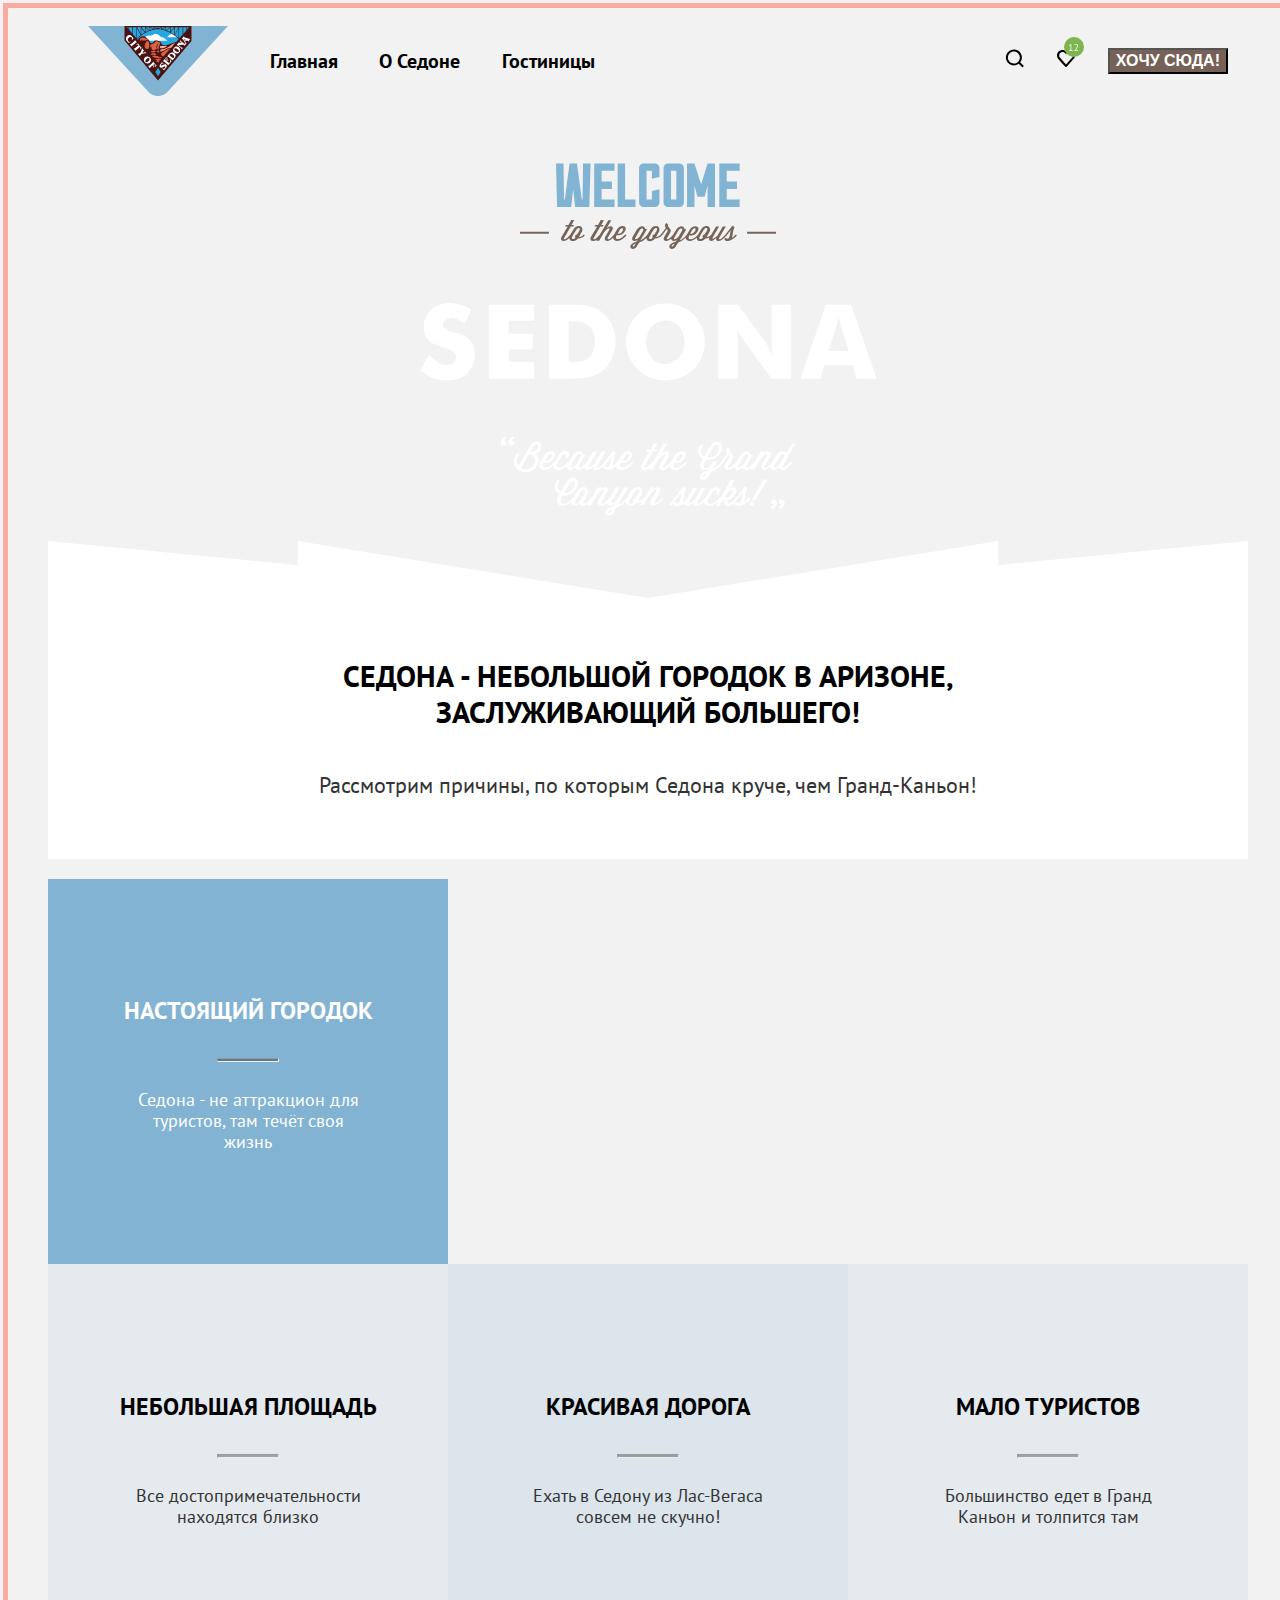
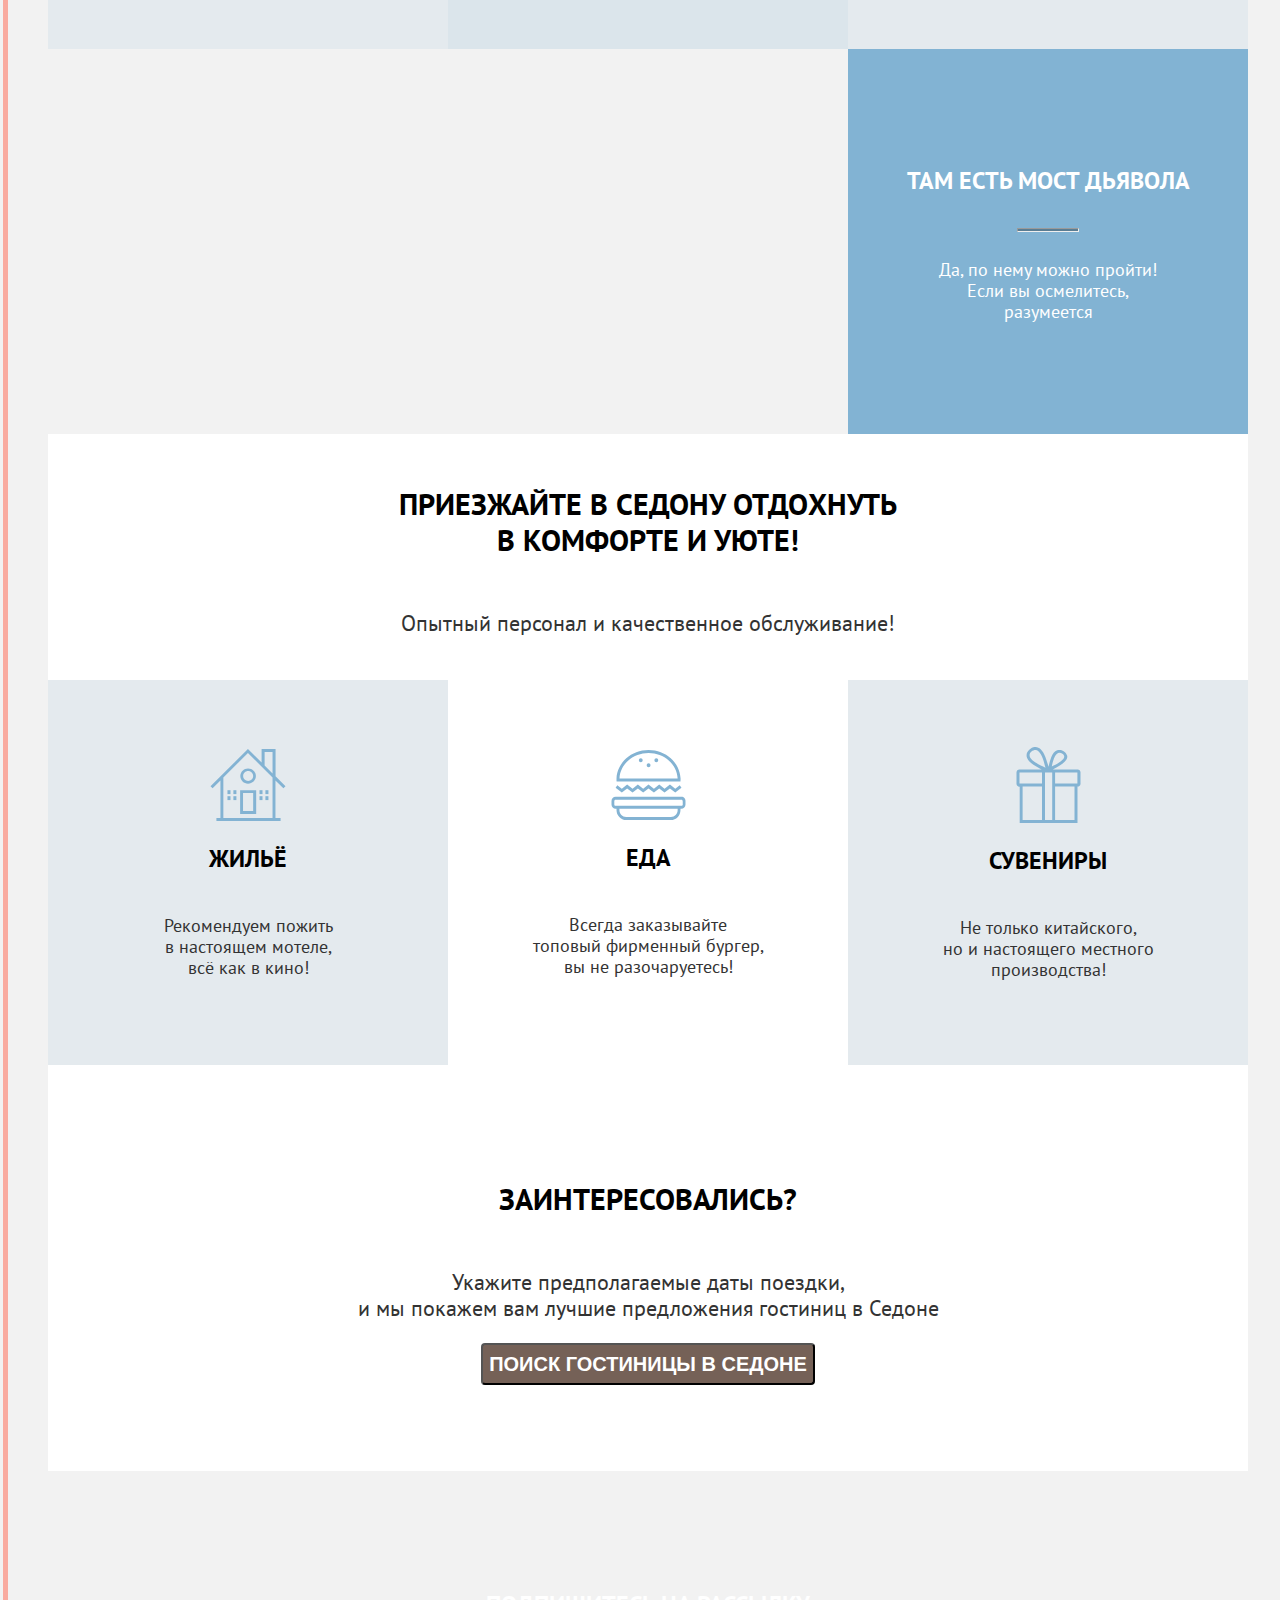
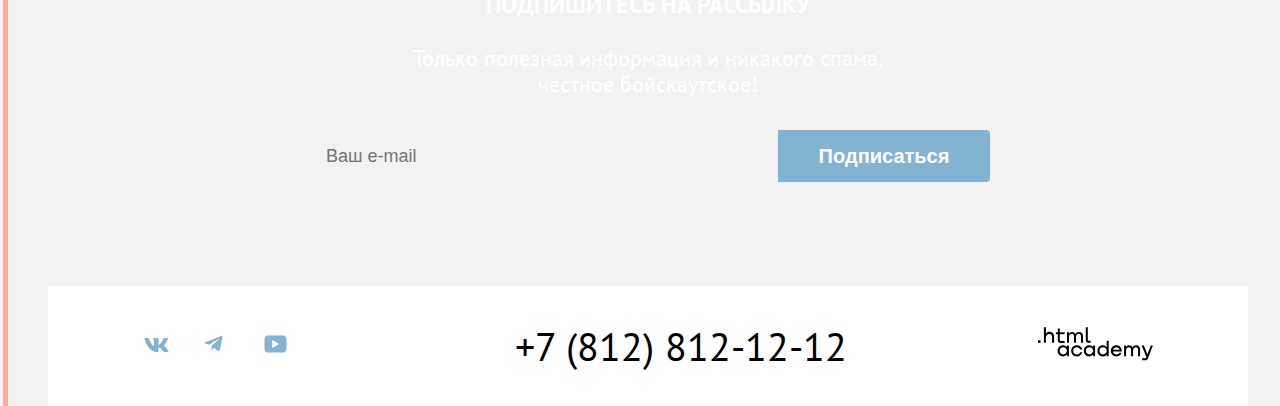
==== commit 098f5678: ":heavy_check_mark: Сборка #1" ====
--- a/1/index.html
+++ b/1/index.html
@@ -1,196 +1,257 @@
 <!DOCTYPE html>
 <html lang="ru">
-  <head>
-    <meta charset="utf-8" />
-    <title>HTML Academy: Седона</title>
-    <link rel="stylesheet" href="styles/styles.css" />
-    <base href="https://htmlacademy-htmlcss.github.io/2250645-sedona-36/1/">
+
+<head>
+  <meta charset="utf-8" />
+  <title>HTML Academy: Седона</title>
+  <link rel="stylesheet" href="styles/styles.css" />
+  <base href="https://htmlacademy-htmlcss.github.io/2250645-sedona-36/1/">
 </head>
-  <body>
-    <div class="site-container">
-      <header class="page-header">
-        <nav class="navigation">
-          <ul class="navigation-list">
-            <img src="images/logo.svg" width="140" height="70" alt="logo of Sedona city" class="navigation-logo"/>
-            <li class="navigation-item">
-              <a class="navigation-link" href="main.html">Главная</a>
+
+<body>
+  <div class="site-container">
+    <header class="page-header">
+      <nav class="navigation">
+        <ul class="navigation-list">
+          <img src="images/logo.svg" width="140" height="70" alt="logo of Sedona city" class="navigation-logo" />
+          <li class="navigation-item">
+            <a class="navigation-link" href="main.html">Главная</a>
+          </li>
+          <li class="navigation-item">
+            <a class="navigation-link" href="about.html">О Седоне</a>
+          </li>
+          <li class="navigation-item">
+            <a class="navigation-link" href="hotels.html">Гостиницы</a>
+          </li>
+        </ul>
+        <ul class="navigation-user">
+          <li class="navigation-item-user">
+            <a class="navigation-link" href="#">
+              <svg aria-hidden="true" focusable="false" width="19" height="19" viewBox="0 0 19 19" fill="none"
+              xmlns="http://www.w3.org/2000/svg">
+              <path
+              d="M18.8928 17.0083L15.1928 13.3287C16.1928 12.0359 16.8928 10.3453 16.8928 8.4558C16.8928 4.08011 13.2928 0.5 8.89282 0.5C4.49282 0.5 0.892822 4.17956 0.892822 8.55525C0.892822 12.9309 4.49282 16.511 8.89282 16.511C10.6928 16.511 12.3928 15.9144 13.7928 14.8204L17.4928 18.5L18.8928 17.0083ZM8.89282 14.5221C5.59282 14.5221 2.89282 11.837 2.89282 8.55525C2.89282 5.27348 5.59282 2.5884 8.89282 2.5884C12.1928 2.5884 14.8928 5.27348 14.8928 8.55525C14.8928 11.837 12.1928 14.5221 8.89282 14.5221Z"
+              fill="black" />
+            </svg>
+            <span class="visually-hidden">Поиск</span>
+          </a>
+        </li>
+        <li class="navigation-item-user">
+          <a class="navigation-link" href="#">
+            <svg aria-hidden="true" focusable="false" width="44" height="64" viewBox="0 0 44 64" fill="none"
+            xmlns="http://www.w3.org/2000/svg">
+            <path
+            d="M21.9 41C21.6 41 21.3 40.9 21.1 40.6C15.7 34.5 14.4 33.1 14.1 32.7C13.4 31.8 13 30.6 13 29.4C13 26.4 15.4 24 18.5 24C19.8 24 21 24.5 22 25.3C23 24.5 24.3 24 25.5 24C28.5 24 31 26.4 31 29.4C31 30.7 30.5 31.9 29.7 32.8L22.7 40.7C22.5 40.9 22.3 41 21.9 41ZM15.9 31.5C16.2 31.9 19.4 35.5 22 38.4L28.2 31.4C28.7 30.9 28.9 30.2 28.9 29.4C28.9 27.6 27.4 26.1 25.6 26.1C24.6 26.1 23.6 26.6 22.9 27.4C22.6 27.7 22.3 27.8 22 27.8C21.7 27.8 21.4 27.6 21.2 27.4C20.5 26.6 19.5 26.1 18.5 26.1C16.7 26.1 15.2 27.6 15.2 29.4C15.1 30.3 15.5 31 15.9 31.5C15.8 31.5 15.8 31.5 15.9 31.5Z"
+            fill="black" />
+            <rect x="20" y="11" width="20" height="20" rx="10" fill="#7DB54F" />
+            <path
+            d="M25.1308 24.26H26.5308V19.42L26.6308 18.83L26.2308 19.3L25.1308 20.09L24.7508 19.58L26.9508 17.88H27.3108V24.26H28.6808V25H25.1308V24.26ZM33.96 19.59C33.96 19.9433 33.8933 20.3067 33.76 20.68C33.6333 21.0467 33.4633 21.4167 33.25 21.79C33.0433 22.1633 32.81 22.53 32.55 22.89C32.29 23.2433 32.03 23.58 31.77 23.9L31.28 24.33V24.37L31.92 24.26H34.1V25H30.12V24.71C30.2667 24.5567 30.4433 24.3667 30.65 24.14C30.8567 23.9133 31.07 23.6633 31.29 23.39C31.5167 23.11 31.7367 22.8167 31.95 22.51C32.17 22.1967 32.3667 21.88 32.54 21.56C32.72 21.24 32.8633 20.9233 32.97 20.61C33.0767 20.2967 33.13 20 33.13 19.72C33.13 19.3933 33.0367 19.1233 32.85 18.91C32.6633 18.69 32.38 18.58 32 18.58C31.7467 18.58 31.5 18.6333 31.26 18.74C31.02 18.84 30.8133 18.9567 30.64 19.09L30.31 18.52C30.5433 18.32 30.82 18.1633 31.14 18.05C31.46 17.9367 31.8033 17.88 32.17 17.88C32.4567 17.88 32.71 17.9233 32.93 18.01C33.15 18.09 33.3367 18.2067 33.49 18.36C33.6433 18.5133 33.76 18.6967 33.84 18.91C33.92 19.1167 33.96 19.3433 33.96 19.59Z"
+            fill="white" />
+          </svg>
+
+          <span class="visually-hidden">Лайки</span>
+        </a>
+      </li>
+      <li class="navigation-item-user">
+        <button class="button navigation-button">Хочу сюда!</button>
+      </li>
+    </ul>
+  </nav>
+</header>
+<main class="main-index">
+  <div class="page-container">
+    <section class="main-page">
+      <div class="main-picture">
+        <div class="mountains"></div>
+        <ul class="inscription">
+          <li><img class="welcome" src="images/welcome.svg" width="188" height="45" alt="welcome" /></li>
+          <li><img class="gorgeous" src="/images/to-the-gorgeous.svg" width="256" height="29"
+            alt="to the gorgeous" /></li>
+            <li><img class="inscription-sedona" src="/images/sedona.svg" width="457" height="213" alt="Sedona" />
             </li>
-            <li class="navigation-item">
-              <a class="navigation-link" href="about.html">О Седоне</a>
-            </li>
-            <li class="navigation-item">
-              <a class="navigation-link" href="hotels.html">Гостиницы</a>
-            </li>
+            <li><img class="divider" src="images/divider.svg" width="1200" height="57" alt="divider"></li>
           </ul>
-          <ul class="navigation-user">
-            <li class="navigation-item-user">
-              <a class="navigation-link" href="#">
-                <span class="visually-hidden">Поиск</span>
-              </a>
-            </li>
-            <li class="navigation-item-user">
-              <a class="navigation-link" href="#">
-                <span class="visually-hidden">Лайки</span>
-              </a>
-            </li>
-            <li class="navigation-item-user">
-              <button class="navigation-button">Хочу сюда!</button>
-            </li>
-          </ul>
-        </nav>
-      </header>
-      <main class="main-index">
-        <div class="page-container">
-          <section class="main-page">
-            <div class="main-picture">
-              <img
-              src="/images/index-background.png"
-              width="1200"
-              height="485"
-              alt="welcome to the gorgeous Sedona, because the Grand Canyon sucks!"
-              class="mountains"/>
-            <div class="inscription">
-              <img class="welcome" src="images/welcome.svg" width="188" height="45" alt="welcome" />
-              <img class="gorgeous" src="/images/to-the-gorgeous.svg" width="256" height="29" alt="to the gorgeous" />
-              <img class="inscription-sedona" src="/images/sedona.svg" width="457" height="213" alt="Sedona" />
-              <img class="divider" src="images/divider.svg" width="1200" height="57" alt="divider">
-            </div>
-            </div>
-            <div class="text-wrapper">
-              <h1 class="heading">
-                Седона - небольшой городок в Аризоне, <br> заслуживающий большего!
-              </h1>
-              <p class="paragraph-black">Рассмотрим причины, по которым Седона круче, чем Гранд-Каньон!</p>
-            </div>
-          </section>
-          <section class="cards-page">
-              <div class="card-plus-picture">
-                <div class="card">
-                  <p class="card-headings">Настоящий городок</p>
-                  <hr class="line">
-                  <p class="card-text">Седона - не аттракцион для <br> туристов, там течёт своя <br> жизнь</p>
-                </div>
-                  <img class="card-picture"
-                    src="/images/hotels.png"
-                    width="800"
-                    height="385"
-                    alt="hotels of Sedona"
-                  />
-              </div>
-              <div class="card-card-card">
-                <div class=" card card-block">
-                  <p class="headings">Небольшая площадь</p>
-                  <hr class="line">
-                  <p class="text-black">Все достопримечательности <br> находятся близко</p>
-                </div>
-                <div class="card card-block-middle">
-                  <p class="headings">Красивая дорога</p>
-                  <hr class="line">
-                  <p class="text-black">Ехать в Седону из Лас-Вегаса <br> совсем не скучно!</p>
-                </div>
-                <div class="card card-block">
-                  <p class="headings">Мало туристов</p>
-                  <hr class="line">
-                  <p class="text-black">Большинство едет в Гранд <br> Каньон и толпится там</p>
-                </div>
-              </div>
-                <div class="picture-card">
-                  <img class="card-picture"
-                  src="/images/canyon.png"
-                  width="800"
-                  height="385"
-                  alt="canyon of Sedona"/>
-              <div class="card">
-                <p class="card-headings">Там есть мост дьявола</p>
-                <hr class="line">
-                <p class="card-text">Да, по нему можно пройти! <br> Если вы осмелитесь, <br> разумеется</p>
-              </div>
-                </div>
-          </section>
-          <section class="section-icons">
-            <div class="welcome-wrapper">
-              <p class="heading">Приезжайте в Седону отдохнуть <br> в комфорте и уюте!</p>
-            <p class="paragraph-black">Опытный персонал и качественное обслуживание!</p>
-            </div>
-            <div class="card-icon-wrapper">
-              <div class="card-icon">
-                <img src="images/house.svg" width="75" height="72" alt="house" />
-                <p class="headings">Жильё</p>
-                <p class="text-black">Рекомендуем пожить <br> в настоящем мотеле, <br> всё как в кино!</p>
-              </div>
-              <div class="card-icon">
-                <img src="images/food.svg" width="74" height="70" alt="food" />
-                <p class="headings">Еда</p>
-                <p class="text-black">
-                  Всегда заказывайте <br> топовый фирменный бургер, <br> вы не разочаруетесь!
-                </p>
-              </div>
-              <div class="card-icon">
-                <img src="images/present.svg" width="64" height="76" alt="present" />
-                <p class="headings">Сувениры</p>
-                <p class="text-black">Не только китайского, <br> но и настоящего местного <br> производства!</p>
-              </div>
-            </div>
-            <div class="search-hotel-wrapper">
-              <p class="heading">Заинтересовались?</p>
-            <p class="paragraph-black">
-              Укажите предполагаемые даты поездки, <br> и мы покажем вам лучшие
-              предложения гостиниц в Седоне
-            </p>
-            <button class="button-card-icon">поиск гостиницы в Седоне</button>
-            </div>
-          </section>
-          <section class="subscribe">
-            <img
-              src="/images/background_canyon.png"
-              width="1200"
-              height="415"
-              alt="subscribe-picture"
-              class="subscribe-picture"/>
-            <p class="subscribe-heading">Подпишитесь на рассылку</p>
-            <p class="subscribe-paragraph">
-              Только полезная информация и никакого спама, <br> честное бойскаутское!
-            </p>
-            <form class="subscribe-form" action="#" method="post">
-              <p class="subscribe-form-paragraph">
-                <label class="form-label" for="subscribe-email">
-                <input
-                  type="text"
-                  name="subscribe-email"
-                  id="subscribe-email"
-                  placeholder="Ваш e-mail"/>
-                </label>
-              </p>
-              <button class="subscribe-button" type="submit">Подписаться</button>
-            </form>
-          </section>
-        </div>
-      </main>
-      <footer class="footer">
-        <div class="footer-social">
-          <ul class="footer-social-list">
-            <li class="footer-social-item">
-              <a href="#" class="button">
-                <span class="visually-hidden">VK</span>
-              </a>
-            </li>
-            <li class="footer-social-item">
-              <a href="#" class="button">
-                <span class="visually-hidden">Telegram</span>
-              </a>
-            </li>
-            <li class="footer-social-item">
-              <a href="#" class="button">
-                <span class="visually-hidden">youtube</span>
-              </a>
-            </li>
-          </ul>
-        </div>
-              <a class="footer-phone" href="tel:7812812121">+7 (812) 812-12-12</a>
-              <a class="footer-logo" href="#">
-                <img src="images/html- academy.svg" alt="logo_htmlacademy." />
-              </a>
-      </footer>
+        </div>
+        <div class="text-wrapper">
+          <h1 class="main-banner">
+            Седона - небольшой городок в Аризоне, <br> заслуживающий большего!
+          </h1>
+          <p class="paragraph-word">Рассмотрим причины, по которым Седона круче, чем Гранд-Каньон!</p>
+        </div>
+      </section>
+      <section class="cards-page">
+        <div class="card-plus-picture">
+          <div class="card">
+            <p class="card-banner">Настоящий городок</p>
+            <hr class="line">
+            <p class="card-text">Седона - не аттракцион для <br> туристов, там течёт своя <br> жизнь</p>
+          </div>
+          <div class="hotels"></div>
+        </div>
+        <div class="card-card-card">
+          <div class=" card card-block">
+            <p class="banner">Небольшая площадь</p>
+            <hr class="line">
+            <p class="text-word">Все достопримечательности <br> находятся близко</p>
+          </div>
+          <div class="card card-block-middle">
+            <p class="banner">Красивая дорога</p>
+            <hr class="line">
+            <p class="text-word">Ехать в Седону из Лас-Вегаса <br> совсем не скучно!</p>
+          </div>
+          <div class="card card-block">
+            <p class="banner">Мало туристов</p>
+            <hr class="line">
+            <p class="text-word">Большинство едет в Гранд <br> Каньон и толпится там</p>
+          </div>
+        </div>
+        <div class="picture-card">
+          <div class="canyon"></div>
+          <div class="card">
+            <p class="card-banner">Там есть мост дьявола</p>
+            <hr class="line">
+            <p class="card-text">Да, по нему можно пройти! <br> Если вы осмелитесь, <br> разумеется</p>
+          </div>
+        </div>
+      </section>
+      <section class="section-icons">
+        <div class="welcome-wrapper">
+          <p class="main-banner">Приезжайте в Седону отдохнуть <br> в комфорте и уюте!</p>
+          <p class="paragraph-word">Опытный персонал и качественное обслуживание!</p>
+        </div>
+        <div class="card-icon-wrapper">
+          <div class="card-icon">
+            <svg aria-hidden="true" focusable="false" width="76" height="72" viewBox="0 0 76 72" fill="none"
+            xmlns="http://www.w3.org/2000/svg">
+            <path d="M30.1185 65H46.1827V41.2H30.1185V65ZM33.0301 44.1H43.1707V62.1H33.0301V44.1Z"
+            fill="#83B3D3" />
+            <path
+            d="M73.3916 39.3L75.5 37.2L65.5602 27.3V0H51.6044V13.6L37.9498 0L0.5 37.2L2.60843 39.3L10.4398 31.5V69.1H6.42369V72H70.5803V69.1H65.4598V31.5L73.3916 39.3ZM62.5482 69.1H13.3514V28.5L37.9498 4.1L62.5482 28.5V69.1ZM62.5482 24.4L54.6165 16.5V2.9H62.5482V24.4Z"
+            fill="#83B3D3" />
+            <path
+            d="M30.3193 27.1C30.3193 31.4 33.8333 34.8 38.0502 34.8C42.3675 34.8 45.8815 31.3 45.8815 27.1C45.8815 22.8 42.3675 19.4 38.0502 19.4C33.8333 19.4 30.3193 22.8 30.3193 27.1ZM38.1506 22.1C40.8614 22.1 43.1707 24.3 43.1707 27C43.1707 29.7 40.9618 31.9 38.1506 31.9C35.4398 31.9 33.1305 29.7 33.1305 27C33.1305 24.3 35.3394 22.1 38.1506 22.1Z"
+            fill="#83B3D3" />
+            <path d="M20.4799 41.2H17.4679V45.1H20.4799V41.2Z" fill="#83B3D3" />
+            <path d="M26.4036 41.2H23.3916V45.1H26.4036V41.2Z" fill="#83B3D3" />
+            <path d="M20.4799 47.2H17.4679V51.1H20.4799V47.2Z" fill="#83B3D3" />
+            <path d="M26.4036 47.2H23.3916V51.1H26.4036V47.2Z" fill="#83B3D3" />
+            <path d="M52.508 41.2H49.496V45.1H52.508V41.2Z" fill="#83B3D3" />
+            <path d="M58.4317 41.2H55.4197V45.1H58.4317V41.2Z" fill="#83B3D3" />
+            <path d="M52.508 47.2H49.496V51.1H52.508V47.2Z" fill="#83B3D3" />
+            <path d="M58.4317 47.2H55.4197V51.1H58.4317V47.2Z" fill="#83B3D3" />
+          </svg>
+          <p class="banner">Жильё</p>
+          <p class="text-word">Рекомендуем пожить <br> в настоящем мотеле, <br> всё как в кино!</p>
+        </div>
+        <div class="card-icon card-icon-food">
+          <svg aria-hidden="true" focusable="false" width="75" height="70" viewBox="0 0 75 70" fill="none"
+          xmlns="http://www.w3.org/2000/svg">
+          <path
+          d="M70.5757 46.7H4.6103C2.30452 46.7 0.5 48.6 0.5 51V54.5C0.5 56.9 2.40477 58.8 4.6103 58.8H5.51257V59.9C5.51257 65.4 9.82337 70 15.1367 70H59.8488C65.1621 70 69.4729 65.5 69.4729 59.9V58.8H70.3752C72.681 58.8 74.4855 56.9 74.4855 54.5V51C74.686 48.7 72.7812 46.7 70.5757 46.7ZM66.6659 59.9C66.6659 63.8 63.6583 66.9 59.949 66.9H15.1367C11.4274 66.9 8.41985 63.7 8.41985 59.9V58.8H66.6659V59.9ZM71.7787 54.5C71.7787 55.2 71.1772 55.8 70.5757 55.8H4.51005C3.80829 55.8 3.30704 55.2 3.30704 54.5V51C3.30704 50.3 3.90855 49.7 4.51005 49.7H70.4754C71.1772 49.7 71.6784 50.3 71.6784 51C71.7787 51 71.7787 54.5 71.7787 54.5Z"
+          fill="#83B3D3" />
+          <path
+          d="M16.1392 38.4L21.5528 42.5L26.8661 38.4L32.1794 42.5L37.4927 38.4L42.9063 42.5L48.2196 38.4L53.5329 42.5L58.9465 38.4L64.2598 42.5L70.4754 37.8L68.7711 35.3L64.2598 38.7L58.9465 34.6L53.5329 38.7L48.2196 34.6L42.9063 38.7L37.4927 34.6L32.1794 38.7L26.8661 34.6L21.5528 38.7L16.1392 34.6L10.8259 38.7L6.31458 35.3L4.6103 37.8L10.8259 42.5L16.1392 38.4Z"
+          fill="#83B3D3" />
+          <path
+          d="M8.52011 31.5H69.4729C69.4729 30.9 69.5732 30.3 69.5732 29.6C69.5732 29.2 69.5732 28.8 69.5732 28.4C68.8714 12.7 54.8362 0 37.593 0C20.2495 0 6.21432 12.7 5.51257 28.5C5.51257 28.9 5.51257 29.3 5.51257 29.7C5.51257 30.3 5.50815 30.9 5.6084 31.5H8.52011ZM37.593 3C53.2322 3 66.0644 14.3 66.6659 28.5H8.52011C9.12161 14.4 21.9538 3 37.593 3Z"
+          fill="#83B3D3" />
+          <path
+          d="M37.593 17.3C38.645 17.3 39.4978 16.4046 39.4978 15.3C39.4978 14.1954 38.645 13.3 37.593 13.3C36.541 13.3 35.6882 14.1954 35.6882 15.3C35.6882 16.4046 36.541 17.3 37.593 17.3Z"
+          fill="#83B3D3" />
+          <path
+          d="M29.7734 12.2C30.8254 12.2 31.6782 11.3046 31.6782 10.2C31.6782 9.09543 30.8254 8.2 29.7734 8.2C28.7214 8.2 27.8686 9.09543 27.8686 10.2C27.8686 11.3046 28.7214 12.2 29.7734 12.2Z"
+          fill="#83B3D3" />
+          <path
+          d="M45.3123 12.2C46.3643 12.2 47.2171 11.3046 47.2171 10.2C47.2171 9.09543 46.3643 8.2 45.3123 8.2C44.2604 8.2 43.4076 9.09543 43.4076 10.2C43.4076 11.3046 44.2604 12.2 45.3123 12.2Z"
+          fill="#83B3D3" />
+        </svg>
+        <p class="banner">Еда</p>
+        <p class="text-word">
+          Всегда заказывайте <br> топовый фирменный бургер, <br> вы не разочаруетесь!
+        </p>
+      </div>
+      <div class="card-icon">
+        <svg aria-hidden="true" focusable="false" width="65" height="76" viewBox="0 0 65 76" fill="none"
+        xmlns="http://www.w3.org/2000/svg">
+        <path
+        d="M61.6 22.4625H61.5H36.8C50.6 15.5576 51.7 11.1546 51.2 8.75288C50 4.75007 45.5 1.74797 41.2 3.34909C35.6 5.45056 34.1 13.7564 32.6 19.7606C30.6 13.6563 28.8 5.95091 24.4 2.04818C23.1 0.947407 21.3 -0.253434 18.6 0.0467764C14.6 0.447057 8.8 5.45056 11.1 11.0545C13.4 16.4583 20.8 19.8607 25.7 22.5626H3.7H3.4C1.8 22.5626 0.5 23.8635 0.5 25.4646V36.7725C0.5 38.3736 1.8 39.6745 3.4 39.6745H3.7V72.9979V75.3996V76H61.5V75.4996V72.9979V39.5745H61.6C63.2 39.5745 64.5 38.2736 64.5 36.6724V25.3645C64.5 23.7634 63.2 22.4625 61.6 22.4625ZM42.9 5.85084C45 5.55063 47.9 7.15176 48.2 9.05309C48.6 11.8551 44.8 14.3568 43.1 15.4576C40.6 17.1588 38.2 18.0594 35.8 19.5604C36.7 15.8579 38.3 6.55133 42.9 5.85084ZM20 15.8579C17.8 14.3568 13.5 11.4548 13.6 8.05239C13.7 4.44986 19.3 1.44776 22.4 4.14965C26.3 7.55203 28.1 15.2574 29.5 20.7613C26.3 19.2602 23.2 17.9593 20 15.8579ZM26 72.9979H6.6V39.5745H26V72.9979ZM26 36.4723H3.5V25.4646H26V36.4723ZM36.2 36.4723V39.4744V72.9979H29V39.5745V36.5724V25.5647H36.2V36.4723ZM58.5 72.9979H39.1V39.5745H58.5V72.9979ZM61.4 36.4723H39.1V25.4646H61.4V36.4723Z"
+        fill="#83B3D3" />
+      </svg>
+      <p class="banner">Сувениры</p>
+      <p class="text-word">Не только китайского, <br> но и настоящего местного <br> производства!</p>
     </div>
-  </body>
+  </div>
+  <div class="search-hotel-wrapper">
+    <p class="main-banner">Заинтересовались?</p>
+    <p class="paragraph-word">
+      Укажите предполагаемые даты поездки, <br> и мы покажем вам лучшие
+      предложения гостиниц в Седоне
+    </p>
+    <button class="button button-card-icon">поиск гостиницы в Седоне</button>
+  </div>
+</section>
+<section class="subscribe">
+  <div class="subscribe-picture"></div>
+  <p class="subscribe-banner">Подпишитесь на рассылку</p>
+  <p class="subscribe-paragraph">
+    Только полезная информация и никакого спама, <br> честное бойскаутское!
+  </p>
+  <form class="subscribe-form" action="#" method="post">
+    <p class="subscribe-form-paragraph">
+      <label class="form-label" for="subscribe-email">
+        <input class="field" placeholder="Ваш e-mail" type="text" name="subscribe-email" id="subscribe-email"
+        required />
+      </label>
+    </p>
+    <button class="button subscribe-button" type="submit">Подписаться</button>
+  </form>
+</section>
+</div>
+</main>
+<footer class="footer">
+  <div class="footer-social">
+    <ul class="footer-social-list">
+      <li class="footer-social-item">
+        <a href="#" class="button-VK">
+          <svg aria-hidden="true" focusable="false" width="25" height="14" viewBox="0 0 25 14" fill="none"
+          xmlns="http://www.w3.org/2000/svg">
+          <path fill-rule="evenodd" clip-rule="evenodd"
+          d="M23.9498 0.948C24.1158 0.402 23.9498 0 23.1548 0H20.5298C19.8618 0 19.5538 0.347 19.3868 0.73C19.3868 0.73 18.0518 3.926 16.1608 6.002C15.5488 6.604 15.2708 6.795 14.9368 6.795C14.7698 6.795 14.5188 6.604 14.5188 6.057V0.948C14.5188 0.292 14.3348 0 13.7788 0H9.65076C9.23376 0 8.98276 0.304 8.98276 0.593C8.98276 1.214 9.92876 1.358 10.0258 3.106V6.904C10.0258 7.737 9.87276 7.888 9.53876 7.888C8.64876 7.888 6.48376 4.677 5.19876 1.003C4.94976 0.288 4.69776 0 4.02676 0H1.39976C0.649756 0 0.499756 0.347 0.499756 0.73C0.499756 1.412 1.38976 4.8 4.64476 9.281C6.81476 12.341 9.86976 14 12.6528 14C14.3218 14 14.5278 13.632 14.5278 12.997V10.684C14.5278 9.947 14.6858 9.8 15.2148 9.8C15.6048 9.8 16.2718 9.992 17.8298 11.467C19.6098 13.216 19.9028 14 20.9048 14H23.5298C24.2798 14 24.6558 13.632 24.4398 12.904C24.2018 12.18 23.3518 11.129 22.2248 9.882C21.6128 9.172 20.6948 8.407 20.4158 8.024C20.0268 7.533 20.1378 7.314 20.4158 6.877C20.4158 6.877 23.6158 2.451 23.9488 0.948H23.9498Z"
+          fill="#83B3D3" />
+        </svg>
+        <span class="visually-hidden">VK</span>
+      </a>
+    </li>
+    <li class="footer-social-item">
+      <a href="#" class="button-Telegram">
+        <svg aria-hidden="true" focusable="false" width="19" height="16" viewBox="0 0 19 16" fill="none"
+        xmlns="http://www.w3.org/2000/svg">
+        <path
+        d="M17.2853 0.0992597L1.34073 6.24776C0.252584 6.68481 0.258879 7.29184 1.14109 7.56253L5.23469 8.83953L14.7061 2.8637C15.1539 2.59121 15.5631 2.7378 15.2268 3.03636L7.55308 9.96185H7.55128L7.55308 9.96275L7.2707 14.1823C7.68438 14.1823 7.86693 13.9925 8.09895 13.7686L10.0873 11.8351L14.2232 14.89C14.9858 15.31 15.5334 15.0941 15.7232 14.1841L18.4382 1.38885C18.7161 0.274623 18.0128 -0.229883 17.2853 0.0992597Z"
+        fill="#83B3D3" />
+      </svg>
+      <span class="visually-hidden">Telegram</span>
+    </a>
+  </li>
+  <li class="footer-social-item">
+    <a href="#" class="button-youtube">
+      <svg aria-hidden="true" focusable="false" width="23" height="18" viewBox="0 0 23 18" fill="none"
+      xmlns="http://www.w3.org/2000/svg">
+      <path
+      d="M19.1072 0.5H3.67437C1.81368 0.5 0.500244 2.09375 0.500244 3.9V13.9937C0.500244 15.9062 1.81368 17.5 3.67437 17.5H19.3261C20.9679 17.5 22.5002 15.9062 22.5002 14.1V3.9C22.2813 2.09375 20.9679 0.5 19.1072 0.5ZM8.16194 13.0375V4.9625L15.4953 9L8.16194 13.0375Z"
+      fill="#83B3D3" />
+    </svg>
+    <span class="visually-hidden">youtube</span>
+  </a>
+</li>
+</ul>
+</div>
+<a class="footer-phone" href="tel:7812812121">+7 (812) 812-12-12</a>
+<a class="footer-logo" href="#">
+  <img src="images/html- academy.svg" alt="logo_htmlacademy." />
+</a>
+</footer>
+</div>
+</body>
+
 </html>
--- a/1/styles/styles.css
+++ b/1/styles/styles.css
@@ -24,13 +24,14 @@
   line-height: 21px;
   color: #000000;
   background-color: #F2F2F2;
-  outline: 5px solid rgba(255, 99, 78, 0.5);
   outline-offset: -5px;
 }
 .site-container {
   margin: 0 auto;
   flex-grow: 1;
   width: 1200px;
+  padding: 0 40px 0 40px;
+  outline: 5px solid rgba(255, 99, 78, 0.5);
 }
 .navigation {
   display: flex;
@@ -82,7 +83,10 @@
   position: relative;
 }
 .mountains {
+  width: 1200px;
+  height: 485px;
   z-index: -1;
+  background-image: url(/images/index-background.png);
 }
 .welcome {
   position: absolute;
@@ -112,6 +116,11 @@
   top: 428px;
   bottom: 0;
 }
+.inscription {
+  list-style: none;
+  margin: 0;
+  padding: 0;
+}
 .text-wrapper {
   display: flex;
   flex-direction: column;
@@ -138,6 +147,16 @@
 }
 .card-block-middle {
   background: rgba(131, 179, 211, 0.2);
+}
+.hotels {
+  width: 800px;
+  height: 385px;
+  background-image: url(/images/hotels.png);
+}
+.canyon {
+  width: 800px;
+  height: 385px;
+  background-image: url(/images/canyon.png);
 }
 .card-plus-picture {
   display: flex;
@@ -176,6 +195,16 @@
   text-align: center;
   background-color: rgba(131, 179, 211, 0.12);
 }
+.card-icon-food {
+  width: 400px;
+  height: 385px;
+  display: flex;
+  flex-direction: column;
+  justify-content: center;
+  align-items: center;
+  text-align: center;
+  background-color: #ffffff;
+}
 .card-icon-wrapper {
   display: flex;
   flex-direction: row;
@@ -194,24 +223,24 @@
   background-color: #756157;
   border-radius: 4px;
 }
-.paragraph-black {
+.paragraph-word {
   font-size: 22px;
   line-height: 26px;
   color: #333333;
 }
-.heading {
+.main-banner {
   font-weight: 700;
   font-size: 30px;
   line-height: 36px;
   text-transform: uppercase;
 }
-.headings {
+.banner {
   font-weight: 700;
   font-size: 24px;
   line-height: 28px;
   text-transform: uppercase;
 }
-.card-headings {
+.card-banner {
   font-weight: 700;
   font-size: 24px;
   line-height: 28px;
@@ -221,7 +250,7 @@
 .card-text {
   color: #ffffff;
 }
-.text-black {
+.text-word {
   color: #333333;
 }
 .button-card-icon {
@@ -244,10 +273,11 @@
   border: 0;
 }
 .form-label {
+
   width: 452px;
   height: 52px;
 }
-.subscribe-heading {
+.subscribe-banner {
   font-weight: 700;
   font-size: 24px;
   line-height: 28px;
@@ -266,7 +296,11 @@
   position: relative;
 }
 .subscribe-picture {
+  width: 1200px;
+  height: 415px;
   z-index: -1;
+  background-image: url(/images/background_canyon.png);
+  background-size: 100% auto;
 }
 .subscribe-form {
   display: flex;
@@ -281,7 +315,7 @@
   margin: 0;
   padding: 0;
 }
-.subscribe-heading {
+.subscribe-banner {
   position: absolute;
   top: 96px;
   left: 398px;
@@ -300,13 +334,14 @@
   bottom: 210px;
   text-align: center;
 }
-#subscribe-email {
+.field {
   width: 452px;
   height: 52px;
   padding: 0;
   border: 0;
   border-radius: 4px 0 0 4px;
   background-color: #F2F2F2;
+  padding-left: 20px;
 }
 .footer {
   width: 1200px;
@@ -317,8 +352,29 @@
   align-items: center;
 }
 .footer-social-list {
-  display: flex;
+  display: grid;
+  grid-template-columns: repeat(3, 60px);
+  margin: 0;
+  padding: 0;
 }
 .footer-social-item {
   list-style: none;
-}
+  width: 22px;
+}
+.visually-hidden {
+  position: absolute;
+  width: 1px;
+  height: 1px;
+  margin: -1px;
+  padding: 0;
+  border: 0;
+  clip: rect(0 0 0 0);
+  overflow: hidden;
+}
+.button {
+  cursor: pointer;
+}
+input:placeholder-shown {
+  font-size: 18px;
+  line-height: 24px;
+}
